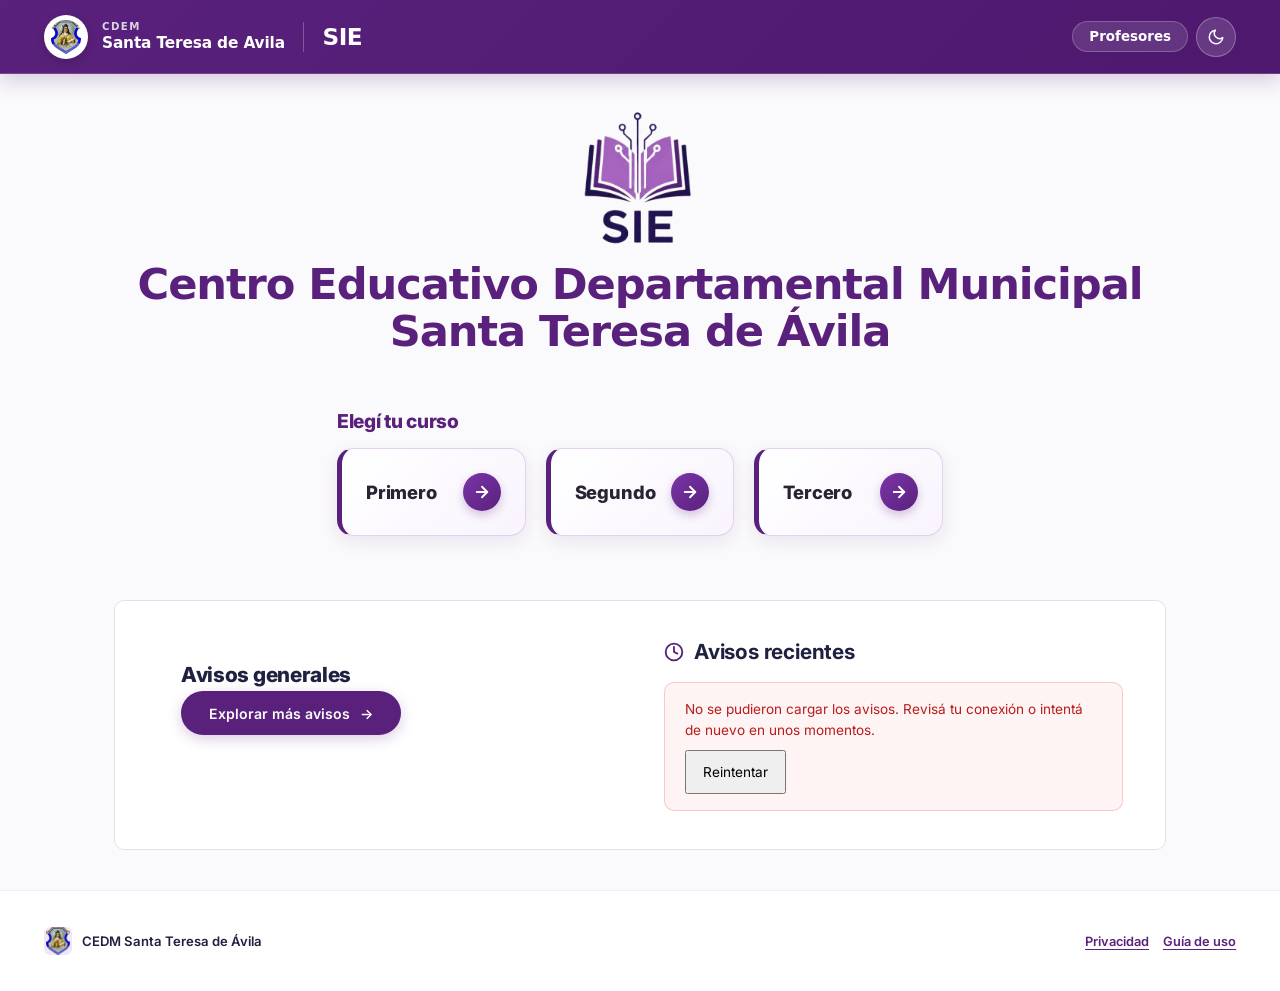
==== index.html @ b914aab3 "Nav" ====
<!DOCTYPE html>
<html lang="es">

<head>
  <meta charset="UTF-8">
  <meta name="viewport" content="width=device-width, initial-scale=1.0">
  <title>CEDM Santa Teresa de Ávila — SIE</title>
  <link href="https://fonts.googleapis.com/css2?family=Inter:wght@300;400;500;600;700;800;900&amp;display=swap"
    rel="stylesheet">
  <link rel="icon" type="image/png" href="imagenes/logo.png">
  <style>
    :root {
      /* ── Paleta Obligatoria SIE ── */
      --morado-principal: #59217C;
      --lila-principal: #A664BE;
      --morado-secundario: #573C72;
      --malva: #926D92;
      --azul-texto: #202040;

      /* ── Fondos Modo Claro ── */
      --fondo-base: #F8F5FC;
      --blanco: #FFFFFF;
      --lila-suave: #F0E8F6;
      --lila-tenue: #EADFF3;

      /* ── Bordes y Sombras ── */
      --borde: rgba(87, 60, 114, 0.12);
      --borde-suave: rgba(87, 60, 114, 0.08);
      --sombra-card: 0 10px 30px rgba(89, 33, 124, 0.06);
      --sombra-hover: 0 16px 38px rgba(89, 33, 124, 0.12);
      --sombra-pill: 0 4px 14px rgba(89, 33, 124, 0.22);
    }

    * {
      margin: 0;
      padding: 0;
      box-sizing: border-box;
    }

    html {
      scroll-behavior: smooth;
    }

    body {
      font-family: 'Inter', -apple-system, BlinkMacSystemFont, 'Segoe UI', Roboto, sans-serif;
      background: var(--fondo-base);
      color: var(--azul-texto);
      min-height: 100vh;
      overflow-x: hidden;
      -webkit-font-smoothing: antialiased;
      -moz-osx-font-smoothing: grayscale;
      position: relative;
    }

    /* ── 1. NAVBAR MORADA INSTITUCIONAL CON BORDES CURVOS ── */
    .header-nav-wrap {
      position: sticky;
      top: 0;
      z-index: 500;
      width: 100%;
      background: transparent;
    }

    nav.sie-navbar {
      width: 100%;
      height: 74px;
      background: linear-gradient(135deg, #59217C 0%, #4D186E 100%);
      border-radius: 0 0 26px 26px;
      box-shadow: 0 8px 24px rgba(89, 33, 124, 0.22);
      display: flex;
      align-items: center;
      justify-content: space-between;
      padding: 0 44px;
      transition: transform 0.3s ease, box-shadow 0.3s ease;
    }

    .nav-left {
      display: flex;
      align-items: center;
      gap: 12px;
    }

    .nav-crest-wrap {
      width: 44px;
      height: 44px;
      border-radius: 50%;
      background: #FFFFFF;
      display: flex;
      align-items: center;
      justify-content: center;
      overflow: hidden;
      padding: 3px;
      box-shadow: 0 2px 8px rgba(0, 0, 0, 0.15);
      flex-shrink: 0;
    }

    .nav-crest-wrap img {
      width: 100%;
      height: 100%;
      object-fit: contain;
    }

    .nav-inst-titles {
      display: flex;
      flex-direction: column;
      gap: 1px;
    }

    .nav-inst-main {
      color: #FFFFFF;
      font-size: 0.94rem;
      font-weight: 700;
      letter-spacing: -0.01em;
      line-height: 1.1;
    }

    .nav-inst-sub {
      color: rgba(255, 255, 255, 0.72);
      font-size: 0.62rem;
      font-weight: 600;
      letter-spacing: 0.16em;
      text-transform: uppercase;
    }

    .nav-brand-divider {
      width: 1px;
      height: 26px;
      background: rgba(255, 255, 255, 0.35);
      margin: 0 10px;
    }

    .nav-sie-acronym {
      color: #FFFFFF;
      font-size: 1.35rem;
      font-weight: 800;
      letter-spacing: 0.04em;
      line-height: 1;
    }

    .nav-links {
      display: flex;
      align-items: center;
      gap: 6px;
    }

    .nav-links a {
      color: rgba(255, 255, 255, 0.88);
      text-decoration: none;
      font-size: 0.84rem;
      font-weight: 500;
      padding: 8px 18px;
      border-radius: 9999px;
      transition: all 0.22s ease;
    }

    .nav-links a:hover {
      color: #FFFFFF;
      background: rgba(255, 255, 255, 0.14);
      transform: translateY(-1px);
    }

    .nav-links a.active {
      background: rgba(255, 255, 255, 0.24);
      color: #FFFFFF;
      font-weight: 600;
      box-shadow: 0 2px 8px rgba(0, 0, 0, 0.12);
    }

    /* Componentes de Navegación Móvil (Ocultos al 100% en escritorio y pantallas grandes) */
    .nav-mobile-actions,
    .nav-mobile-dropdown {
      display: none !important;
    }

    /* ── 2. HERO PRINCIPAL (COMPOSICIÓN ASIMÉTRICA) ── */
    .hero-container {
      position: relative;
      max-width: 1140px;
      margin: 0 auto;
      padding: 60px 24px 40px;
      display: grid;
      grid-template-columns: 1.18fr 0.82fr;
      align-items: center;
      gap: 40px;
      z-index: 2;
    }

    /* Columna Izquierda: Textos */
    .hero-left {
      display: flex;
      flex-direction: column;
      animation: titleEnter 0.8s cubic-bezier(0.16, 1, 0.3, 1) forwards;
    }

    .hero-eyebrow {
      display: inline-flex;
      align-items: center;
      gap: 8px;
      color: var(--morado-principal);
      font-size: 0.68rem;
      font-weight: 700;
      letter-spacing: 0.22em;
      text-transform: uppercase;
      margin-bottom: 20px;
    }

    .hero-eyebrow::after {
      content: '';
      display: inline-block;
      width: 38px;
      height: 1.5px;
      background: var(--morado-principal);
      opacity: 0.6;
    }

    .hero-title {
      font-size: clamp(2.4rem, 4.4vw, 3.6rem);
      font-weight: 800;
      line-height: 1.08;
      margin-bottom: 22px;
      letter-spacing: -0.025em;
    }

    .hero-title .t-dark {
      display: block;
      color: var(--azul-texto);
    }

    .hero-title .t-purple {
      display: block;
      color: var(--lila-principal);
    }

    .hero-description {
      color: var(--morado-secundario);
      font-size: 1.05rem;
      line-height: 1.6;
      max-width: 480px;
      font-weight: 400;
    }

    /* Columna Derecha: Logotipo & Órbitas Visuales */
    .hero-right {
      display: flex;
      align-items: center;
      justify-content: center;
      position: relative;
      min-height: 340px;
    }

    .hero-visual-stage {
      position: relative;
      width: 320px;
      height: 320px;
      display: flex;
      align-items: center;
      justify-content: center;
    }

    /* Órbitas elípticas animadas */
    .orbit-ring {
      position: absolute;
      border-radius: 50%;
      pointer-events: none;
    }

    .orbit-ring-1 {
      width: 320px;
      height: 170px;
      border: 2px solid rgba(166, 100, 190, 0.38);
      transform: rotate(-24deg);
      animation: orbitPulse 8s ease-in-out infinite;
    }

    .orbit-ring-2 {
      width: 280px;
      height: 140px;
      border: 1.5px dashed rgba(166, 100, 190, 0.28);
      transform: rotate(-20deg);
      animation: orbitPulse 8s 2s ease-in-out infinite reverse;
    }

    /* Destellos (4-point stars) */
    .sparkle-icon {
      position: absolute;
      pointer-events: none;
      z-index: 3;
      animation: sparkleTwinkle 3.2s ease-in-out infinite;
    }

    .sparkle-top {
      top: 36px;
      left: 44px;
      width: 22px;
      height: 22px;
      color: var(--morado-principal);
    }

    .sparkle-bottom {
      bottom: 50px;
      right: 36px;
      width: 18px;
      height: 18px;
      color: var(--lila-principal);
      animation-delay: 1.6s;
    }

    /* Contenedor del logotipo central */
    .hero-logo-box {
      position: relative;
      z-index: 2;
      width: 180px;
      height: auto;
      animation: logoEnter 0.9s cubic-bezier(0.16, 1, 0.3, 1) forwards, floatGentle 5s 1s ease-in-out infinite;
    }

    .hero-logo-box img {
      width: 100%;
      height: auto;
      display: block;
      filter: drop-shadow(0 12px 28px rgba(89, 33, 124, 0.12));
      transition: transform 0.3s ease;
    }

    .hero-logo-box img:hover {
      transform: scale(1.04);
    }

    /* ── 3. ONDAS AMBIENTALES DE FONDO ── */
    .ambient-waves-wrap {
      position: relative;
      width: 100%;
      overflow: hidden;
      line-height: 0;
      margin-top: -30px;
      margin-bottom: 24px;
      z-index: 1;
      pointer-events: none;
    }

    .ambient-waves-wrap svg {
      display: block;
      width: 100%;
      height: auto;
      min-height: 80px;
    }

    /* ── 4. SECCIÓN: AVISOS GENERALES (DOS COLUMNAS) ── */
    .avisos-card-container {
      max-width: 1140px;
      margin: 0 auto 52px;
      padding: 0 24px;
      position: relative;
      z-index: 2;
    }

    .avisos-double-card {
      background: var(--blanco);
      border-radius: 24px;
      border: 1px solid var(--borde-suave);
      box-shadow: var(--sombra-card);
      padding: 38px 42px;
      display: grid;
      grid-template-columns: 1fr 1fr;
      gap: 48px;
      align-items: start;
      transition: box-shadow 0.3s ease;
    }

    .avisos-double-card:hover {
      box-shadow: var(--sombra-hover);
    }

    /* Columna Izquierda: Información de avisos */
    .avisos-info-col {
      display: flex;
      flex-direction: column;
    }

    .avisos-icon-badge {
      width: 58px;
      height: 58px;
      border-radius: 16px;
      background: var(--lila-suave);
      display: flex;
      align-items: center;
      justify-content: center;
      color: var(--morado-principal);
      margin-bottom: 18px;
    }

    .avisos-main-title {
      font-size: 1.85rem;
      font-weight: 800;
      color: var(--azul-texto);
      line-height: 1.15;
      margin-bottom: 4px;
      letter-spacing: -0.015em;
    }

    .avisos-subtitle-tag {
      font-size: 0.66rem;
      font-weight: 700;
      color: var(--lila-principal);
      letter-spacing: 0.16em;
      text-transform: uppercase;
      margin-bottom: 16px;
    }

    .avisos-desc-text {
      color: var(--morado-secundario);
      font-size: 0.94rem;
      line-height: 1.6;
      margin-bottom: 28px;
      max-width: 420px;
    }

    .btn-explorar-avisos {
      align-self: flex-start;
      display: inline-flex;
      align-items: center;
      gap: 10px;
      background: var(--morado-principal);
      color: #FFFFFF;
      font-size: 0.88rem;
      font-weight: 600;
      padding: 12px 28px;
      border-radius: 9999px;
      border: none;
      cursor: pointer;
      text-decoration: none;
      box-shadow: var(--sombra-pill);
      transition: all 0.25s ease;
    }

    .btn-explorar-avisos:hover {
      background: var(--lila-principal);
      transform: translateY(-2px);
      box-shadow: 0 6px 20px rgba(89, 33, 124, 0.32);
    }

    .btn-explorar-avisos .arrow-icon {
      transition: transform 0.22s ease;
    }

    .btn-explorar-avisos:hover .arrow-icon {
      transform: translateX(4px);
    }

    /* Columna Derecha: Avisos Recientes */
    .avisos-recientes-col {
      display: flex;
      flex-direction: column;
    }

    .recientes-header-row {
      display: flex;
      align-items: center;
      justify-content: space-between;
      margin-bottom: 18px;
    }

    .recientes-title-wrap {
      display: flex;
      align-items: center;
      gap: 10px;
    }

    .recientes-clock-icon {
      color: var(--morado-principal);
      display: flex;
      align-items: center;
    }

    .recientes-title-text {
      font-size: 1.3rem;
      font-weight: 700;
      color: var(--azul-texto);
      letter-spacing: -0.01em;
    }

    .recientes-dots-icon {
      color: var(--malva);
      font-size: 1.4rem;
      letter-spacing: 2px;
      line-height: 1;
      opacity: 0.7;
      cursor: default;
    }

    /* Lista de Avisos Recientes */
    .recientes-list-wrap {
      display: flex;
      flex-direction: column;
      gap: 12px;
    }

    .aviso-item-card {
      background: var(--fondo-base);
      border: 1px solid var(--borde-suave);
      border-radius: 14px;
      padding: 14px 18px;
      display: flex;
      align-items: center;
      justify-content: space-between;
      gap: 14px;
      cursor: pointer;
      text-decoration: none;
      color: inherit;
      transition: all 0.22s ease;
    }

    .aviso-item-card:hover {
      background: #FFFFFF;
      border-color: var(--lila-principal);
      transform: translateX(4px);
      box-shadow: 0 6px 18px rgba(89, 33, 124, 0.08);
    }

    .aviso-item-left {
      display: flex;
      align-items: center;
      gap: 14px;
      min-width: 0;
    }

    .aviso-item-cal-badge {
      width: 42px;
      height: 42px;
      border-radius: 10px;
      background: #FFFFFF;
      border: 1px solid var(--borde-suave);
      display: flex;
      align-items: center;
      justify-content: center;
      color: var(--morado-principal);
      flex-shrink: 0;
    }

    .aviso-item-texts {
      display: flex;
      flex-direction: column;
      gap: 3px;
      min-width: 0;
    }

    .aviso-item-title {
      font-size: 0.94rem;
      font-weight: 700;
      color: var(--azul-texto);
      white-space: nowrap;
      overflow: hidden;
      text-overflow: ellipsis;
      line-height: 1.25;
    }

    .aviso-item-date {
      display: inline-flex;
      align-items: center;
      gap: 6px;
      font-size: 0.78rem;
      color: var(--malva);
      font-weight: 500;
    }

    .aviso-item-chevron {
      color: var(--malva);
      display: flex;
      align-items: center;
      flex-shrink: 0;
      transition: transform 0.2s ease, color 0.2s ease;
    }

    .aviso-item-card:hover .aviso-item-chevron {
      color: var(--morado-principal);
      transform: translateX(3px);
    }

    /* ── 5. SECCIÓN: ACCESO POR CURSO ── */
    .cursos-section-container {
      max-width: 1140px;
      margin: 0 auto 70px;
      padding: 0 24px;
      position: relative;
      z-index: 2;
    }

    .cursos-header {
      margin-bottom: 24px;
    }

    .cursos-icon-badge {
      width: 48px;
      height: 48px;
      border-radius: 14px;
      background: var(--lila-suave);
      display: flex;
      align-items: center;
      justify-content: center;
      color: var(--morado-principal);
      margin-bottom: 12px;
    }

    .cursos-main-title {
      font-size: 1.85rem;
      font-weight: 800;
      color: var(--azul-texto);
      line-height: 1.15;
      margin-bottom: 4px;
      letter-spacing: -0.015em;
    }

    .cursos-subtitle-tag {
      font-size: 0.66rem;
      font-weight: 700;
      color: var(--lila-principal);
      letter-spacing: 0.16em;
      text-transform: uppercase;
    }

    .cursos-row-grid {
      display: grid;
      grid-template-columns: repeat(3, 1fr);
      gap: 20px;
    }

    .curso-horizontal-card {
      background: var(--blanco);
      border: 1px solid var(--borde-suave);
      border-radius: 18px;
      padding: 22px 24px;
      display: flex;
      align-items: center;
      justify-content: space-between;
      gap: 16px;
      text-decoration: none;
      box-shadow: 0 6px 20px rgba(89, 33, 124, 0.04);
      transition: all 0.25s cubic-bezier(0.16, 1, 0.3, 1);
    }

    .curso-horizontal-card:hover {
      transform: translateY(-4px);
      border-color: var(--lila-principal);
      box-shadow: var(--sombra-hover);
    }

    .curso-card-left {
      display: flex;
      align-items: center;
      gap: 16px;
      min-width: 0;
    }

    .curso-cap-badge {
      width: 48px;
      height: 48px;
      border-radius: 12px;
      background: var(--lila-suave);
      display: flex;
      align-items: center;
      justify-content: center;
      color: var(--morado-principal);
      flex-shrink: 0;
      transition: transform 0.25s ease;
    }

    .curso-horizontal-card:hover .curso-cap-badge {
      transform: scale(1.06);
    }

    .curso-card-texts {
      display: flex;
      flex-direction: column;
      gap: 2px;
    }

    .curso-card-title {
      font-size: 1.15rem;
      font-weight: 800;
      color: var(--azul-texto);
      line-height: 1.2;
      letter-spacing: -0.01em;
    }

    .curso-card-sub {
      font-size: 0.82rem;
      color: var(--morado-secundario);
      line-height: 1.35;
    }

    .curso-circle-btn {
      width: 36px;
      height: 36px;
      border-radius: 50%;
      background: var(--lila-suave);
      color: var(--morado-principal);
      display: flex;
      align-items: center;
      justify-content: center;
      flex-shrink: 0;
      transition: all 0.25s ease;
    }

    .curso-horizontal-card:hover .curso-circle-btn {
      background: var(--morado-principal);
      color: #FFFFFF;
      transform: scale(1.06);
    }

    .curso-horizontal-card:hover .curso-circle-btn svg {
      transform: translateX(2px);
    }

    /* ── 6. MODAL EXPANDIDO DE TODOS LOS AVISOS & FILTROS ── */
    .modal-avisos-backdrop {
      display: none;
      position: fixed;
      inset: 0;
      z-index: 1000;
      background: rgba(32, 32, 64, 0.65);
      backdrop-filter: blur(8px);
      -webkit-backdrop-filter: blur(8px);
      align-items: center;
      justify-content: center;
      padding: 24px;
      animation: fadeIn 0.25s ease forwards;
    }

    .modal-avisos-backdrop.active {
      display: flex;
    }

    .modal-avisos-dialog {
      background: var(--blanco);
      width: 100%;
      max-width: 900px;
      max-height: 88vh;
      border-radius: 24px;
      box-shadow: 0 24px 60px rgba(0, 0, 0, 0.25);
      display: flex;
      flex-direction: column;
      overflow: hidden;
      border: 1px solid var(--borde);
      animation: dialogEnter 0.3s cubic-bezier(0.16, 1, 0.3, 1) forwards;
    }

    .modal-avisos-header {
      padding: 24px 32px 18px;
      border-bottom: 1px solid var(--borde-suave);
      display: flex;
      align-items: center;
      justify-content: space-between;
      background: var(--fondo-base);
    }

    .modal-header-left {
      display: flex;
      align-items: center;
      gap: 14px;
    }

    .modal-avisos-title {
      font-size: 1.4rem;
      font-weight: 800;
      color: var(--azul-texto);
    }

    .modal-close-btn {
      width: 36px;
      height: 36px;
      border-radius: 50%;
      border: none;
      background: var(--lila-suave);
      color: var(--morado-principal);
      cursor: pointer;
      display: flex;
      align-items: center;
      justify-content: center;
      font-size: 1.3rem;
      transition: all 0.2s ease;
    }

    .modal-close-btn:hover {
      background: var(--morado-principal);
      color: #FFFFFF;
    }

    .modal-filter-bar {
      padding: 14px 32px;
      background: var(--blanco);
      border-bottom: 1px solid var(--borde-suave);
      display: flex;
      align-items: center;
      justify-content: space-between;
      flex-wrap: wrap;
      gap: 12px;
    }

    .filtro-wrapper {
      display: inline-flex;
      align-items: center;
      background: var(--fondo-base);
      border: 1px solid var(--borde);
      border-radius: 8px;
      overflow: hidden;
    }

    .filtro-label {
      padding: 0 12px;
      font-size: 0.65rem;
      letter-spacing: 0.1em;
      text-transform: uppercase;
      color: var(--malva);
      font-weight: 600;
      border-right: 1px solid var(--borde);
      height: 36px;
      display: flex;
      align-items: center;
    }

    .filtro-wrapper input[type="date"] {
      background: transparent;
      border: none;
      color: var(--azul-texto);
      font-family: inherit;
      font-size: 0.82rem;
      padding: 0 12px;
      height: 36px;
      outline: none;
      cursor: pointer;
      color-scheme: light;
    }

    .btn-reset {
      background: var(--lila-suave);
      border: none;
      border-left: 1px solid var(--borde);
      color: var(--morado-principal);
      font-family: inherit;
      font-size: 0.74rem;
      font-weight: 600;
      padding: 0 14px;
      height: 36px;
      cursor: pointer;
      transition: background 0.2s, color 0.2s;
    }

    .btn-reset:hover {
      background: var(--morado-principal);
      color: #FFFFFF;
    }

    .modal-avisos-scroll {
      padding: 24px 32px 36px;
      overflow-y: auto;
      flex: 1;
    }

    /* Grid interna de avisos en el modal */
    .avisos-grid {
      display: grid;
      grid-template-columns: repeat(auto-fill, minmax(250px, 1fr));
      gap: 18px;
    }

    .aviso-card {
      background: var(--blanco);
      border: 1px solid var(--borde-suave);
      border-radius: 16px;
      overflow: hidden;
      box-shadow: 0 4px 14px rgba(89, 33, 124, 0.05);
      transition: transform 0.22s ease, border-color 0.22s ease;
      display: flex;
      flex-direction: column;
    }

    .aviso-card:hover {
      transform: translateY(-3px);
      border-color: var(--lila-principal);
    }

    .aviso-img {
      width: 100%;
      max-height: 180px;
      object-fit: cover;
      border-bottom: 1px solid var(--borde-suave);
      cursor: zoom-in;
    }

    .aviso-body {
      padding: 16px 18px;
      display: flex;
      flex-direction: column;
      flex: 1;
    }

    .aviso-fecha {
      font-size: 0.65rem;
      letter-spacing: 0.1em;
      text-transform: uppercase;
      color: var(--malva);
      font-weight: 600;
      margin-bottom: 4px;
    }

    .aviso-titulo {
      font-size: 0.96rem;
      font-weight: 700;
      color: var(--azul-texto);
      line-height: 1.3;
      margin-bottom: 6px;
    }

    .aviso-desc {
      font-size: 0.82rem;
      color: var(--morado-secundario);
      line-height: 1.5;
    }

    /* Estados */
    .estado {
      text-align: center;
      padding: 36px 20px;
      color: var(--malva);
      font-size: 0.88rem;
    }

    .spinner {
      width: 28px;
      height: 28px;
      border: 3px solid rgba(89, 33, 124, 0.12);
      border-top-color: var(--morado-principal);
      border-radius: 50%;
      animation: spin 0.75s linear infinite;
      margin: 0 auto 12px;
    }

    @keyframes spin {
      to {
        transform: rotate(360deg);
      }
    }

    .no-data {
      text-align: center;
      padding: 36px 20px;
      color: var(--malva);
      font-size: 0.88rem;
    }

    .error-box {
      background: rgba(239, 68, 68, 0.06);
      border: 1px solid rgba(239, 68, 68, 0.25);
      border-radius: 10px;
      padding: 16px 20px;
      color: #b91c1c;
      font-size: 0.85rem;
      line-height: 1.5;
    }

    /* ── 7. FOOTER ── */
    footer {
      position: relative;
      z-index: 1;
      padding: 28px 44px;
      border-top: 1px solid var(--borde-suave);
      background: #FFFFFF;
      display: flex;
      justify-content: space-between;
      align-items: center;
      flex-wrap: wrap;
      gap: 12px;
    }

    .footer-left {
      display: flex;
      align-items: center;
      gap: 10px;
    }

    .footer-icon {
      width: 28px;
      height: 28px;
      border-radius: 6px;
      overflow: hidden;
      display: flex;
      align-items: center;
      justify-content: center;
      background: var(--lila-suave);
    }

    .footer-icon img {
      width: 100%;
      height: 100%;
      object-fit: contain;
    }

    .footer-name {
      font-size: 0.82rem;
      font-weight: 600;
      color: var(--azul-texto);
    }

    .footer-copy {
      font-size: 0.72rem;
      color: var(--malva);
    }

    /* ── 8. LIGHTBOX DE IMÁGENES ── */
    .lightbox-overlay {
      display: none;
      position: fixed;
      inset: 0;
      background: rgba(32, 32, 64, 0.82);
      backdrop-filter: blur(8px);
      -webkit-backdrop-filter: blur(8px);
      z-index: 2000;
      align-items: center;
      justify-content: center;
      padding: 24px;
    }

    .lightbox-overlay.active {
      display: flex;
    }

    .lightbox-overlay img {
      max-width: 90vw;
      max-height: 85vh;
      object-fit: contain;
      border-radius: 14px;
      box-shadow: 0 20px 60px rgba(0, 0, 0, 0.45);
    }

    .lightbox-close {
      position: fixed;
      top: 20px;
      right: 24px;
      color: #FFFFFF;
      font-size: 2rem;
      line-height: 1;
      cursor: pointer;
      z-index: 2001;
      background: rgba(255, 255, 255, 0.2);
      width: 42px;
      height: 42px;
      border-radius: 50%;
      display: flex;
      align-items: center;
      justify-content: center;
      transition: background 0.2s ease;
    }

    .lightbox-close:hover {
      background: rgba(255, 255, 255, 0.35);
    }

    /* ── 9. KEYFRAMES & ANIMACIONES OBLIGATORIAS ── */
    @keyframes titleEnter {
      from {
        opacity: 0;
        transform: translateY(22px);
      }

      to {
        opacity: 1;
        transform: translateY(0);
      }
    }

    @keyframes logoEnter {
      from {
        opacity: 0;
        transform: scale(0.9) translateY(18px);
      }

      to {
        opacity: 1;
        transform: scale(1) translateY(0);
      }
    }

    @keyframes floatGentle {

      0%,
      100% {
        transform: translateY(0);
      }

      50% {
        transform: translateY(-8px);
      }
    }

    @keyframes orbitPulse {

      0%,
      100% {
        transform: rotate(-24deg) scale(1);
        opacity: 0.55;
      }

      50% {
        transform: rotate(-24deg) scale(1.03);
        opacity: 0.85;
      }
    }

    @keyframes sparkleTwinkle {

      0%,
      100% {
        transform: scale(1);
        opacity: 0.85;
      }

      50% {
        transform: scale(1.3) rotate(15deg);
        opacity: 1;
      }
    }

    @keyframes dialogEnter {
      from {
        opacity: 0;
        transform: scale(0.96) translateY(12px);
      }

      to {
        opacity: 1;
        transform: scale(1) translateY(0);
      }
    }

    /* ── 10. RESPONSIVE DESIGN ── */
    @media (max-width: 980px) {
      nav.sie-navbar {
        padding: 0 24px;
      }

      .hero-container {
        grid-template-columns: 1fr;
        text-align: center;
        padding: 44px 20px 24px;
      }

      .hero-eyebrow {
        justify-content: center;
      }

      .hero-description {
        margin: 0 auto;
      }

      .hero-right {
        min-height: 280px;
      }

      .avisos-double-card {
        grid-template-columns: 1fr;
        gap: 36px;
        padding: 30px 24px;
      }

      .cursos-row-grid {
        grid-template-columns: 1fr;
        gap: 14px;
      }
    }

    /* Rango Tablets / Pantallas medianas (721px a 980px): navegación horizontal compacta y cómoda */
    @media (max-width: 980px) and (min-width: 721px) {
      nav.sie-navbar {
        padding: 0 20px;
      }

      .nav-links {
        gap: 4px;
      }

      .nav-links a {
        padding: 7px 12px;
        font-size: 0.80rem;
      }

      .nav-brand-divider {
        margin: 0 8px;
      }
    }

    /* ── MENÚ HAMBURGUESA MODERNO Y COMPACTO SIE PARA CELULARES (<= 720px) ── */
    @media (max-width: 720px) {
      nav.sie-navbar {
        height: 64px;
        padding: 0 16px;
        border-radius: 0 0 20px 20px;
      }

      /* Ocultar navegación horizontal de escritorio en celulares */
      .nav-links {
        display: none !important;
      }

      /* Acciones móviles a la derecha: Botón Inicio + Botón Hamburguesa */
      .nav-mobile-actions {
        display: flex !important;
        align-items: center;
        gap: 8px;
        flex-shrink: 0;
      }

      /* Botón Inicio visible siempre en la barra móvil */
      .nav-mobile-home-btn {
        display: inline-flex;
        align-items: center;
        justify-content: center;
        padding: 7px 14px;
        border-radius: 9999px;
        background: rgba(255, 255, 255, 0.14);
        border: 1px solid rgba(255, 255, 255, 0.20);
        color: #FFFFFF;
        text-decoration: none;
        font-size: 0.82rem;
        font-weight: 600;
        letter-spacing: -0.01em;
        transition: all 0.2s ease;
        height: 38px;
      }

      .nav-mobile-home-btn:hover,
      .nav-mobile-home-btn:active {
        background: rgba(255, 255, 255, 0.28);
        transform: translateY(-1px);
      }

      .nav-mobile-home-btn.active {
        background: rgba(255, 255, 255, 0.26);
        font-weight: 700;
        box-shadow: 0 2px 8px rgba(0, 0, 0, 0.12);
      }

      /* Botón Hamburguesa Móvil */
      .nav-hamburger-btn {
        display: flex !important;
        position: relative;
        width: 40px;
        height: 40px;
        border-radius: 12px;
        background: rgba(255, 255, 255, 0.12);
        border: 1px solid rgba(255, 255, 255, 0.22);
        color: #FFFFFF;
        cursor: pointer;
        flex-direction: column;
        align-items: center;
        justify-content: center;
        gap: 5px;
        padding: 0;
        flex-shrink: 0;
        transition: all 0.22s cubic-bezier(0.16, 1, 0.3, 1);
        box-shadow: 0 2px 8px rgba(0, 0, 0, 0.12);
      }

      .nav-hamburger-btn:hover {
        background: rgba(255, 255, 255, 0.20);
        transform: scale(1.03);
      }

      .nav-hamburger-btn:active {
        transform: scale(0.94);
      }

      /* Barras animadas de la hamburguesa hacia X */
      .hamburger-bar {
        display: block;
        width: 19px;
        height: 2px;
        background: #FFFFFF;
        border-radius: 2px;
        transition: transform 0.26s cubic-bezier(0.16, 1, 0.3, 1), opacity 0.2s ease;
        transform-origin: center;
      }

      .nav-hamburger-btn.is-open .bar-1 {
        transform: translateY(7px) rotate(45deg);
      }

      .nav-hamburger-btn.is-open .bar-2 {
        opacity: 0;
        transform: scaleX(0);
      }

      .nav-hamburger-btn.is-open .bar-3 {
        transform: translateY(-7px) rotate(-45deg);
      }

      /* ── MENÚ DESPLEGABLE COMPACTO Y FLOTANTE (Sin oscurecer ni tapar la pantalla) ── */
      .nav-mobile-dropdown {
        display: block !important;
        position: absolute;
        top: calc(100% + 8px);
        right: 14px;
        width: 220px;
        max-width: calc(100vw - 28px);
        background: linear-gradient(155deg, #59217C 0%, #47186A 100%);
        border-radius: 18px;
        box-shadow: 0 14px 34px rgba(32, 32, 64, 0.28), 0 0 0 1px rgba(255, 255, 255, 0.16);
        padding: 7px;
        z-index: 520;
        opacity: 0;
        visibility: hidden;
        transform: translateY(-8px) scale(0.96);
        transform-origin: top right;
        transition: opacity 0.22s cubic-bezier(0.16, 1, 0.3, 1), transform 0.22s cubic-bezier(0.16, 1, 0.3, 1), visibility 0.22s ease;
        pointer-events: none;
      }

      .nav-mobile-dropdown.is-open {
        opacity: 1;
        visibility: visible;
        transform: translateY(0) scale(1);
        pointer-events: auto;
      }

      .mobile-menu-inner {
        display: flex;
        flex-direction: column;
        gap: 2px;
      }

      .mobile-nav-link {
        display: flex;
        align-items: center;
        gap: 10px;
        min-height: 42px;
        padding: 9px 13px;
        border-radius: 12px;
        color: rgba(255, 255, 255, 0.90);
        text-decoration: none;
        font-size: 0.88rem;
        font-weight: 600;
        letter-spacing: -0.01em;
        transition: all 0.18s ease;
      }

      .mobile-nav-link:hover,
      .mobile-nav-link:focus-visible {
        color: #FFFFFF;
        background: rgba(255, 255, 255, 0.15);
        transform: translateX(3px);
        outline: none;
      }

      .mobile-nav-link:active {
        transform: scale(0.98);
      }

      .mobile-nav-link.active {
        background: rgba(255, 255, 255, 0.22);
        color: #FFFFFF;
        font-weight: 700;
        box-shadow: 0 2px 8px rgba(0, 0, 0, 0.12);
      }

      .mobile-nav-icon {
        width: 18px;
        height: 18px;
        flex-shrink: 0;
        color: var(--lila-principal);
        transition: transform 0.2s ease, color 0.2s ease;
      }

      .mobile-nav-link:hover .mobile-nav-icon {
        transform: scale(1.14);
        color: #FFFFFF;
      }

      .mobile-nav-docente {
        margin-top: 3px;
        border-top: 1px solid rgba(255, 255, 255, 0.12);
        padding-top: 8px;
      }

      .nav-inst-sub {
        display: none;
      }

      .nav-inst-main {
        font-size: 0.82rem;
        white-space: nowrap;
      }

      .nav-sie-acronym {
        font-size: 1.15rem;
      }

      .hero-title {
        font-size: 2.2rem;
      }

      .hero-visual-stage {
        width: 260px;
        height: 260px;
      }

      .orbit-ring-1 {
        width: 260px;
        height: 140px;
      }

      .orbit-ring-2 {
        width: 220px;
        height: 110px;
      }

      .hero-logo-box {
        width: 145px;
      }

      .avisos-card-container,
      .cursos-section-container {
        padding: 0 16px;
      }

      .modal-avisos-header,
      .modal-filter-bar,
      .modal-avisos-scroll {
        padding-left: 18px;
        padding-right: 18px;
      }

      footer {
        padding: 22px 18px;
      }
    }

    @media (max-width: 420px) {
      nav.sie-navbar {
        padding: 0 12px;
        height: 60px;
      }

      .nav-mobile-actions {
        gap: 6px;
      }

      .nav-mobile-home-btn {
        padding: 6px 12px;
        font-size: 0.78rem;
        height: 36px;
      }

      .nav-hamburger-btn {
        width: 38px;
        height: 38px;
      }

      .nav-brand-divider {
        margin: 0 6px;
      }

      .nav-inst-main {
        font-size: 0.74rem;
        max-width: 120px;
        overflow: hidden;
        text-overflow: ellipsis;
        white-space: nowrap;
      }

      .nav-sie-acronym {
        font-size: 1.05rem;
      }

      .nav-crest-wrap {
        width: 34px;
        height: 34px;
      }

      .nav-mobile-dropdown {
        right: 10px;
        width: 200px;
      }
    }

    /* Ajuste de precisión para pantallas ultracompactas (320px - 340px) */
    @media (max-width: 340px) {
      nav.sie-navbar {
        padding: 0 8px;
        height: 58px;
      }

      .nav-mobile-actions {
        gap: 5px;
      }

      .nav-mobile-home-btn {
        padding: 5px 9px;
        font-size: 0.74rem;
        height: 34px;
      }

      .nav-hamburger-btn {
        width: 34px;
        height: 34px;
        border-radius: 9px;
      }

      .nav-crest-wrap {
        width: 30px;
        height: 30px;
        padding: 2px;
      }

      .nav-brand-divider {
        margin: 0 4px;
        height: 18px;
      }

      .nav-inst-titles {
        max-width: 95px;
      }

      .nav-inst-main {
        font-size: 0.68rem;
        max-width: 95px;
        overflow: hidden;
        text-overflow: ellipsis;
        white-space: nowrap;
      }

      .nav-sie-acronym {
        font-size: 0.95rem;
      }

      .nav-mobile-dropdown {
        right: 8px;
        width: 190px;
      }

      .mobile-nav-link {
        min-height: 38px;
        padding: 7px 10px;
        font-size: 0.84rem;
      }
    }

    /* Reducción de movimiento */
    @media (prefers-reduced-motion: reduce) {
      * {
        animation-duration: 0.01ms !important;
        animation-iteration-count: 1 !important;
        transition-duration: 0.01ms !important;
      }
    }
  </style>
  <link rel="stylesheet" href="interfaz.css?v=13">
  <script src="config.js?v=5"></script>
</head>

<body class="sie-inicio">

  <!-- ── 1. NAVBAR MORADA INSTITUCIONAL ── -->
  <div class="header-nav-wrap">
    <nav class="sie-navbar" aria-label="Navegación principal">
      <div class="nav-left">
        <div class="nav-crest-wrap">
          <img src="imagenes/insignia.png" alt="Insignia CEDM">
        </div>
        <div class="nav-inst-titles">
          <div class="nav-inst-sub">CDEM</div>
          <div class="nav-inst-main">Santa Teresa de Ávila</div>
        </div>

        <div class="nav-brand-divider"></div>

        <div class="nav-sie-acronym">SIE</div>
      </div>

      <!-- Enlaces Horizontales de Escritorio (Visibles exclusivamente en Escritorio y Tablets) -->
      <div class="nav-links">
        <a href="profesores.html" class="nav-profesor-destacado">Profesores</a>
        <button type="button" class="theme-toggle-btn" data-theme-toggle aria-label="Activar modo oscuro"
          aria-pressed="false" title="Activar modo oscuro">
          <svg class="theme-icon theme-icon-moon" viewBox="0 0 24 24" fill="none" stroke="currentColor" stroke-width="2"
            stroke-linecap="round" stroke-linejoin="round" aria-hidden="true">
            <path d="M21 12.79A9 9 0 1 1 11.21 3 7 7 0 0 0 21 12.79z"></path>
          </svg>
          <svg class="theme-icon theme-icon-sun" viewBox="0 0 24 24" fill="none" stroke="currentColor" stroke-width="2"
            stroke-linecap="round" stroke-linejoin="round" aria-hidden="true">
            <circle cx="12" cy="12" r="5"></circle>
            <line x1="12" y1="1" x2="12" y2="3"></line>
            <line x1="12" y1="21" x2="12" y2="23"></line>
            <line x1="4.22" y1="4.22" x2="5.64" y2="5.64"></line>
            <line x1="18.36" y1="18.36" x2="19.78" y2="19.78"></line>
            <line x1="1" y1="12" x2="3" y2="12"></line>
            <line x1="21" y1="12" x2="23" y2="12"></line>
            <line x1="4.22" y1="19.78" x2="5.64" y2="18.36"></line>
            <line x1="18.36" y1="5.64" x2="19.78" y2="4.22"></line>
          </svg>
        </button>
      </div>

      <!-- Acciones Móviles (en inicio se muestra el botón destacado de Profesores y el selector de tema) -->
      <div class="nav-mobile-actions">
        <a href="profesores.html" class="nav-profesor-destacado">Profesores</a>
        <button type="button" class="theme-toggle-btn" data-theme-toggle aria-label="Activar modo oscuro"
          aria-pressed="false" title="Activar modo oscuro">
          <svg class="theme-icon theme-icon-moon" viewBox="0 0 24 24" fill="none" stroke="currentColor" stroke-width="2"
            stroke-linecap="round" stroke-linejoin="round" aria-hidden="true">
            <path d="M21 12.79A9 9 0 1 1 11.21 3 7 7 0 0 0 21 12.79z"></path>
          </svg>
          <svg class="theme-icon theme-icon-sun" viewBox="0 0 24 24" fill="none" stroke="currentColor" stroke-width="2"
            stroke-linecap="round" stroke-linejoin="round" aria-hidden="true">
            <circle cx="12" cy="12" r="5"></circle>
            <line x1="12" y1="1" x2="12" y2="3"></line>
            <line x1="12" y1="21" x2="12" y2="23"></line>
            <line x1="4.22" y1="4.22" x2="5.64" y2="5.64"></line>
            <line x1="18.36" y1="18.36" x2="19.78" y2="19.78"></line>
            <line x1="1" y1="12" x2="3" y2="12"></line>
            <line x1="21" y1="12" x2="23" y2="12"></line>
            <line x1="4.22" y1="19.78" x2="5.64" y2="18.36"></line>
            <line x1="18.36" y1="5.64" x2="19.78" y2="4.22"></line>
          </svg>
        </button>
      </div>
    </nav>

    <!-- Menú Desplegable Flotante Compacto (Sin oscurecer la pantalla) -->
    <div class="nav-mobile-dropdown" id="nav-mobile-menu" role="region" aria-label="Menú de cursos y profesores">
      <div class="mobile-menu-inner">
        <a href="paginas/primero.html" class="mobile-nav-link">
          <svg class="mobile-nav-icon" viewBox="0 0 24 24" fill="none" stroke="currentColor" stroke-width="2"
            stroke-linecap="round" stroke-linejoin="round" aria-hidden="true">
            <path d="M4 19.5A2.5 2.5 0 0 1 6.5 17H20"></path>
            <path d="M6.5 2H20v20H6.5A2.5 2.5 0 0 1 4 19.5v-15A2.5 2.5 0 0 1 6.5 2z"></path>
          </svg>
          <span>1.º Curso</span>
        </a>
        <a href="paginas/segundo.html" class="mobile-nav-link">
          <svg class="mobile-nav-icon" viewBox="0 0 24 24" fill="none" stroke="currentColor" stroke-width="2"
            stroke-linecap="round" stroke-linejoin="round" aria-hidden="true">
            <path d="M4 19.5A2.5 2.5 0 0 1 6.5 17H20"></path>
            <path d="M6.5 2H20v20H6.5A2.5 2.5 0 0 1 4 19.5v-15A2.5 2.5 0 0 1 6.5 2z"></path>
          </svg>
          <span>2.º Curso</span>
        </a>
        <a href="paginas/tercero.html" class="mobile-nav-link">
          <svg class="mobile-nav-icon" viewBox="0 0 24 24" fill="none" stroke="currentColor" stroke-width="2"
            stroke-linecap="round" stroke-linejoin="round" aria-hidden="true">
            <path d="M4 19.5A2.5 2.5 0 0 1 6.5 17H20"></path>
            <path d="M6.5 2H20v20H6.5A2.5 2.5 0 0 1 4 19.5v-15A2.5 2.5 0 0 1 6.5 2z"></path>
          </svg>
          <span>3.º Curso</span>
        </a>
        <a href="profesores.html" class="mobile-nav-link mobile-nav-docente">
          <svg class="mobile-nav-icon" viewBox="0 0 24 24" fill="none" stroke="currentColor" stroke-width="2"
            stroke-linecap="round" stroke-linejoin="round" aria-hidden="true">
            <path d="M20 21v-2a4 4 0 0 0-4-4H8a4 4 0 0 0-4 4v2"></path>
            <circle cx="12" cy="7" r="4"></circle>
          </svg>
          <span>Profesores</span>
        </a>
      </div>
    </div>
  </div>

  <!-- ── 2. HERO PRINCIPAL (COMPOSICIÓN ASIMÉTRICA) ── -->
  <section class="hero-container">
    <!-- Lado Izquierdo: Textos -->
    <div class="hero-left">

      <img src="imagenes/logo.png" alt="Logo SIE" style="display:block; margin:0 auto 16px; width:120px; height:auto;">
      <h1 class="hero-title"
        style="font-family:'Segoe UI Black','Segoe UI','Arial Black',system-ui,sans-serif; font-weight:900;"><span
          class="t-purple" style="display:block">Centro Educativo Departamental
          Municipal</span> <span class="t-purple" style="display:block; text-align:center">Santa Teresa
          de Ávila</span></h1>

    </div>

    <!-- Lado Derecho: Logotipo + Órbitas + Destellos -->

  </section>
  <section class="cursos-section-container">
    <div class="cursos-header">

      <h2 class="cursos-main-title">Elegí tu curso</h2>

    </div>

    <div class="cursos-row-grid">
      <!-- Tarjeta 1.° Curso -->
      <a href="paginas/primero.html" class="curso-horizontal-card">
        <div class="curso-card-left">

          <div class="curso-card-texts">
            <div class="curso-card-title">Primero</div>

          </div>
        </div>
        <div class="curso-circle-btn">
          <svg width="18" height="18" viewBox="0 0 24 24" fill="none" stroke="currentColor" stroke-width="2.5"
            stroke-linecap="round" stroke-linejoin="round">
            <line x1="5" y1="12" x2="19" y2="12"></line>
            <polyline points="12 5 19 12 12 19"></polyline>
          </svg>
        </div>
      </a>

      <!-- Tarjeta 2.° Curso -->
      <a href="paginas/segundo.html" class="curso-horizontal-card">
        <div class="curso-card-left">

          <div class="curso-card-texts">
            <div class="curso-card-title">Segundo</div>

          </div>
        </div>
        <div class="curso-circle-btn">
          <svg width="18" height="18" viewBox="0 0 24 24" fill="none" stroke="currentColor" stroke-width="2.5"
            stroke-linecap="round" stroke-linejoin="round">
            <line x1="5" y1="12" x2="19" y2="12"></line>
            <polyline points="12 5 19 12 12 19"></polyline>
          </svg>
        </div>
      </a>

      <!-- Tarjeta 3.° Curso -->
      <a href="paginas/tercero.html" class="curso-horizontal-card">
        <div class="curso-card-left">

          <div class="curso-card-texts">
            <div class="curso-card-title">Tercero</div>

          </div>
        </div>
        <div class="curso-circle-btn">
          <svg width="18" height="18" viewBox="0 0 24 24" fill="none" stroke="currentColor" stroke-width="2.5"
            stroke-linecap="round" stroke-linejoin="round">
            <line x1="5" y1="12" x2="19" y2="12"></line>
            <polyline points="12 5 19 12 12 19"></polyline>
          </svg>
        </div>
      </a>
    </div>
  </section>

  <!-- ── 3. ONDAS ORGÁNICAS FLUIDAS DE TRANSICIÓN ── -->


  <!-- ── 4. SECCIÓN: AVISOS GENERALES (DOS COLUMNAS) ── -->
  <section class="avisos-card-container">
    <div class="avisos-double-card">

      <!-- Columna Izquierda: Presentación y Botón Explorar -->
      <div class="avisos-info-col">
        <div class="avisos-icon-badge">
          <svg width="28" height="28" viewBox="0 0 24 24" fill="none" stroke="currentColor" stroke-width="2"
            stroke-linecap="round" stroke-linejoin="round">
            <path d="m3 11 18-5v12L3 14v-3z"></path>
            <path d="M11.6 16.8a3 3 0 1 1-5.8-1.6"></path>
          </svg>
        </div>
        <h2 class="avisos-main-title">Avisos generales</h2>


        <button class="btn-explorar-avisos" onclick="abrirModalAvisos()">
          Explorar más avisos
          <span class="arrow-icon">→</span>
        </button>
      </div>

      <!-- Columna Derecha: Avisos Recientes (Lista de 3) -->
      <div class="avisos-recientes-col">
        <div class="recientes-header-row">
          <div class="recientes-title-wrap">
            <span class="recientes-clock-icon">
              <svg width="20" height="20" viewBox="0 0 24 24" fill="none" stroke="currentColor" stroke-width="2.2"
                stroke-linecap="round" stroke-linejoin="round">
                <circle cx="12" cy="12" r="10"></circle>
                <polyline points="12 6 12 12 16 14"></polyline>
              </svg>
            </span>
            <span class="recientes-title-text">Avisos recientes</span>
          </div>

        </div>

        <!-- Contenedor dinámico de los 3 avisos recientes -->
        <div class="recientes-list-wrap" id="recientes-list-wrap">
          <div class="estado">
            <div class="spinner"></div>Cargando avisos recientes...
          </div>
        </div>
      </div>

    </div>
  </section>

  <!-- ── 5. SECCIÓN: ACCESO POR CURSO ── -->


  <!-- ── 6. MODAL EXPANDIDO DE TODOS LOS AVISOS & FILTROS ── -->
  <div class="modal-avisos-backdrop" id="modal-todos-avisos" onclick="cerrarModalAvisos(event)">
    <div class="modal-avisos-dialog" role="dialog" aria-modal="true" aria-labelledby="modal-avisos-titulo"
      onclick="event.stopPropagation()">
      <div class="modal-avisos-header">
        <div class="modal-header-left">
          <div class="avisos-icon-badge" style="width: 42px; height: 42px; margin-bottom: 0;">
            <svg width="22" height="22" viewBox="0 0 24 24" fill="none" stroke="currentColor" stroke-width="2">
              <path d="m3 11 18-5v12L3 14v-3z"></path>
              <path d="M11.6 16.8a3 3 0 1 1-5.8-1.6"></path>
            </svg>
          </div>
          <div class="modal-avisos-title" id="modal-avisos-titulo">Tablón de Avisos Generales</div>
        </div>
        <div class="modal-avisos-actions">
          <button type="button" id="btn-ver-todos-avisos" hidden onclick="abrirModalAvisos()"
            aria-label="Ver todos los avisos">Ver todos</button>
          <button type="button" class="modal-close-btn" onclick="cerrarModalAvisos()"
            aria-label="Cerrar avisos">×</button>
        </div>
      </div>

      <!-- Barra de Filtro de Fechas -->
      <div class="modal-filter-bar">
        <div class="filtro-wrapper">
          <div class="filtro-label">Filtrar por fecha</div>
          <input type="date" id="filtro-input" onchange="filtrarAvisos()">
          <button class="btn-reset" onclick="limpiarFiltro()">Limpiar</button>
        </div>
        <div style="font-size:0.8rem; color:var(--malva);" id="contador-avisos"></div>
      </div>

      <!-- Grid completa de Avisos -->
      <div class="modal-avisos-scroll">
        <div class="avisos-grid" id="avisos-grid">
          <div class="estado">
            <div class="spinner"></div>Cargando avisos...
          </div>
        </div>
      </div>
    </div>
  </div>

  <!-- ── 7. FOOTER ── -->
  <footer>
    <div class="footer-left">
      <div class="footer-icon"><img src="imagenes/insignia.png" alt="CEDM"></div>
      <div class="footer-name">CEDM Santa Teresa de Ávila</div>
    </div>
    <div class="footer-legal"><a href="privacidad.html">Privacidad</a><a href="guia-de-uso.html">Guía de uso</a></div>
  </footer>

  <!-- ── 8. LIGHTBOX DE IMÁGENES ── -->
  <div class="lightbox-overlay" id="lightbox" onclick="cerrarLightbox()">
    <span class="lightbox-close" onclick="cerrarLightbox()">×</span>
    <img id="lightbox-img" src="" alt="Vista ampliada" onclick="event.stopPropagation()">
  </div>

  <script>
    // ── Variables y Funciones Existentes de Avisos (Preservadas) ──
    let todosAvisos = [];

    function normFecha(str) {
      if (!str) return "";
      const m = str.match(/^(\d{1,2})\/(\d{1,2})\/(\d{4})/);
      if (m) return `${m[3]}-${m[2].padStart(2, "0")}-${m[1].padStart(2, "0")}`;
      return str.substring(0, 10);
    }

    function fmtFecha(str) {
      if (!str) return "";
      try {
        const d = new Date(normFecha(str) + "T00:00:00");
        return d.toLocaleDateString("es-ES", { day: "numeric", month: "long", year: "numeric" });
      } catch { return str; }
    }

    function urlImagenThumb(url, tam) {
      if (!url) return "";
      return url.replace(/\/uc\?export=view&id=([-\w]+)/, `/thumbnail?id=$1&sz=w${tam}`);
    }

    // Escape contextual de cadenas procedentes de Google Sheets.
    function escHtml(s) {
      return String(s ?? "").replace(/[&<>"']/g, c => ({
        "&": "&amp;", "<": "&lt;", ">": "&gt;", '"': "&quot;", "'": "&#39;"
      }[c]));
    }
    function urlImagenSegura(value) {
      if (!value) return "";
      try {
        const url = new URL(value, window.location.href);
        return url.protocol === "https:" ? url.href : "";
      } catch { return ""; }
    }

    // Renderizado de la lista de los 3 avisos recientes de la columna derecha
    function renderAvisosRecientes(filas) {
      const container = document.getElementById("recientes-list-wrap");
      if (!container) return;

      if (!filas.length) {
        container.innerHTML = '<div class="no-data">No hay avisos recientes para mostrar.</div>';
        return;
      }

      const top3 = filas.slice(0, 3);
      container.innerHTML = top3.map((f, i) => {
        return `
      <button type="button" class="aviso-item-card" data-aviso-indice="${i}" aria-label="Ver aviso: ${escHtml(f["Titulo"] || "Sin título")}">
        <div class="aviso-item-left">
          <div class="aviso-item-cal-badge">
            <svg width="20" height="20" viewBox="0 0 24 24" fill="none" stroke="currentColor" stroke-width="2" stroke-linecap="round" stroke-linejoin="round">
              <rect width="18" height="18" x="3" y="4" rx="2" ry="2"/>
              <line x1="16" x2="16" y1="2" y2="6"/>
              <line x1="8" x2="8" y1="2" y2="6"/>
              <line x1="3" x2="21" y1="10" y2="10"/>
              <path d="M8 14h.01M12 14h.01M16 14h.01M8 18h.01M12 18h.01M16 18h.01"/>
            </svg>
          </div>
          <div class="aviso-item-texts">
            <div class="aviso-item-title">${escHtml(f["Titulo"] || "(Sin título)")}</div>
            <div class="aviso-item-date">
              <span>📅</span>
              <span>${escHtml(fmtFecha(f["Fecha"] || f["Marca temporal"] || ""))}</span>
            </div>
          </div>
        </div>
        <div class="aviso-item-chevron">
          <svg width="18" height="18" viewBox="0 0 24 24" fill="none" stroke="currentColor" stroke-width="2.5" stroke-linecap="round" stroke-linejoin="round">
            <polyline points="9 18 15 12 9 6"/>
          </svg>
        </div>
      </button>`;
      }).join("");
    }

    // Renderizado de todos los avisos en el modal completo
    function renderAvisos(filas) {
      const contador = document.getElementById("contador-avisos");
      if (contador) contador.textContent = `${filas.length} aviso(s)`;

      if (!filas.length) return '<div class="no-data">No hay avisos para mostrar.</div>';
      return filas.map((f, i) => {
        const urlOriginal = urlImagenSegura(f["Imagen"] || "");
        const urlImg = urlImagenThumb(urlOriginal, 800);
        const urlImgGrande = urlImagenThumb(urlOriginal, 1600);
        const img = urlOriginal
          ? `<img class="aviso-img" src="${escHtml(urlImg)}" alt="Aviso" data-lightbox="${escHtml(urlImgGrande)}" onerror="this.style.display='none'">`
          : "";
        const desc = f["Descripcion"]
          ? `<p class="aviso-desc">${escHtml(f["Descripcion"])}</p>`
          : "";
        return `
      <div class="aviso-card">
        ${img}
        <div class="aviso-body">
          <div class="aviso-fecha">${escHtml(fmtFecha(f["Fecha"] || f["Marca temporal"] || ""))}</div>
          <div class="aviso-titulo">${escHtml(f["Titulo"] || "(sin titulo)")}</div>
          ${desc}
        </div>
      </div>`;
      }).join("");
    }

    function filtrarAvisos() {
      const fecha = document.getElementById("filtro-input").value;
      const grid = document.getElementById("avisos-grid");
      if (!fecha) { grid.innerHTML = renderAvisos(todosAvisos); return; }
      const fil = todosAvisos.filter(f =>
        normFecha(f["Fecha"] || f["Marca temporal"] || "") === fecha
      );
      grid.innerHTML = fil.length
        ? renderAvisos(fil)
        : '<div class="no-data">No hay avisos para esa fecha.</div>';
    }

    function limpiarFiltro() {
      document.getElementById("filtro-input").value = "";
      document.getElementById("avisos-grid").innerHTML = renderAvisos(todosAvisos);
    }

    async function cargarAvisos() {
      const grid = document.getElementById("avisos-grid");
      try {
        const hoy = new Date().toLocaleDateString("sv-SE");
        // Repositorio original: avisos con campos en minúsculas y estado/vigencia.
        const filas = (await cargarHoja(SHEETS_CONFIG.avisos.spreadsheetId, SHEETS_CONFIG.avisos.hoja))
          .filter(f => f.estado === "activo" && f.curso === "general" &&
            (!f.vigente_hasta || f.vigente_hasta >= hoy))
          .map(f => ({
            Titulo: f.titulo, Descripcion: f.descripcion,
            Fecha: f.publicado_en, Imagen: f.imagen || ""
          }));
        todosAvisos = filas.sort((a, b) => {
          const fa = normFecha(a["Fecha"] || a["Marca temporal"] || "");
          const fb = normFecha(b["Fecha"] || b["Marca temporal"] || "");
          return fb.localeCompare(fa);
        });
        // Renderizamos la columna derecha (los 3 recientes) y el modal completo
        renderAvisosRecientes(todosAvisos);
        if (grid) grid.innerHTML = renderAvisos(todosAvisos);
      } catch (e) {
        const recWrap = document.getElementById("recientes-list-wrap");
        mostrarErrorLectura(recWrap, "los avisos", cargarAvisos);
        mostrarErrorLectura(grid, "los avisos", cargarAvisos);
      }
    }

    // Delegación sin JavaScript embebido en atributos construidos desde datos externos.
    document.addEventListener("click", (ev) => {
      const el = ev.target.closest("[data-lightbox], [data-aviso-indice]");
      if (!el) return;
      if (el.dataset.lightbox) abrirLightbox(el.dataset.lightbox);
      else if (el.dataset.avisoIndice !== undefined) abrirAvisoReciente(Number(el.dataset.avisoIndice));
    }, true);

    // ── Control del Modal de Avisos y Lightbox ──
    let focoAntesDeAvisos = null;

    function abrirAvisoReciente(indice) {
      if (!Number.isInteger(indice) || !todosAvisos[indice]) return;
      const modal = document.getElementById("modal-todos-avisos");
      modal.classList.add("aviso-unico");
      document.getElementById("modal-avisos-titulo").textContent = "Aviso";
      document.getElementById("btn-ver-todos-avisos").hidden = false;
      document.querySelector(".modal-filter-bar").hidden = true;
      document.getElementById("avisos-grid").innerHTML = renderAvisos([todosAvisos[indice]]);
      mostrarModalAvisos();
    }

    function abrirModalAvisos() {
      const modal = document.getElementById("modal-todos-avisos");
      modal.classList.remove("aviso-unico");
      document.getElementById("modal-avisos-titulo").textContent = "Tablón de Avisos Generales";
      document.getElementById("btn-ver-todos-avisos").hidden = true;
      document.querySelector(".modal-filter-bar").hidden = false;
      limpiarFiltro();
      mostrarModalAvisos();
    }

    function mostrarModalAvisos() {
      const modal = document.getElementById("modal-todos-avisos");
      if (modal) {
        if (!modal.classList.contains("active")) focoAntesDeAvisos = document.activeElement;
        modal.classList.add("active");
        document.body.style.overflow = "hidden";
        modal.querySelector(".modal-close-btn").focus();
      }
    }

    function cerrarModalAvisos(event) {
      if (event && event.target && event.target !== document.getElementById("modal-todos-avisos")) {
        return;
      }
      const modal = document.getElementById("modal-todos-avisos");
      if (modal) {
        modal.classList.remove("active");
        document.body.style.overflow = "";
        if (focoAntesDeAvisos?.isConnected) focoAntesDeAvisos.focus();
      }
    }

    document.addEventListener("keydown", event => {
      if (event.key !== "Escape") return;
      if (document.getElementById("lightbox").classList.contains("active")) cerrarLightbox();
      else if (document.getElementById("modal-todos-avisos").classList.contains("active")) cerrarModalAvisos();
    });

    function abrirLightbox(url) {
      document.getElementById("lightbox-img").src = url;
      document.getElementById("lightbox").classList.add("active");
    }

    function cerrarLightbox() {
      document.getElementById("lightbox").classList.remove("active");
      document.getElementById("lightbox-img").src = "";
    }

    // ── Control del Menú Hamburguesa Móvil Compacto & Accesible ──
    const hamburgerBtn = document.getElementById("nav-hamburger-btn");
    const mobileMenu = document.getElementById("nav-mobile-menu");

    function toggleMenuMovil(forzarEstado) {
      if (!hamburgerBtn || !mobileMenu) return;
      const estaAbierto = mobileMenu.classList.contains("is-open");
      const nuevoEstado = (typeof forzarEstado === "boolean") ? forzarEstado : !estaAbierto;

      hamburgerBtn.classList.toggle("is-open", nuevoEstado);
      mobileMenu.classList.toggle("is-open", nuevoEstado);

      hamburgerBtn.setAttribute("aria-expanded", String(nuevoEstado));
      hamburgerBtn.setAttribute("aria-label", nuevoEstado ? "Cerrar menú de cursos" : "Abrir menú de cursos");
    }

    if (hamburgerBtn) {
      hamburgerBtn.addEventListener("click", (e) => {
        e.stopPropagation();
        toggleMenuMovil();
      });
    }

    // Cerrar al tocar fuera del menú flotante sin bloquear la interacción con la página
    document.addEventListener("click", (e) => {
      if (mobileMenu && mobileMenu.classList.contains("is-open")) {
        if (!mobileMenu.contains(e.target) && !hamburgerBtn.contains(e.target)) {
          toggleMenuMovil(false);
        }
      }
    });

    // Cerrar con la tecla Escape para máxima accesibilidad
    document.addEventListener("keydown", (e) => {
      if (e.key === "Escape" && mobileMenu && mobileMenu.classList.contains("is-open")) {
        toggleMenuMovil(false);
        if (hamburgerBtn) hamburgerBtn.focus();
      }
    });

    // Cerrar al pulsar cualquier enlace del menú móvil
    if (mobileMenu) {
      mobileMenu.querySelectorAll("a").forEach(link => {
        link.addEventListener("click", () => {
          toggleMenuMovil(false);
        });
      });
    }

    // Carga inicial
    cargarAvisos();
  </script>


</body>

</html>
---- interfaz.css ----
/* Shared, mobile-first presentation layer. Functional IDs remain unchanged. */
:root {
  --sie-purple: #59217c;
  --sie-ink: #292333;
  --sie-muted: #665e70;
  --sie-line: #e4dfe8;
}

body {
  background: #faf9fb !important;
  color: var(--sie-ink);
}

body.sie-inicio,
body.sie-curso {
  display: flex;
  flex-direction: column;
  min-height: 100vh;
  min-height: 100dvh;
}

body.sie-inicio>footer,
body.sie-curso>footer {
  margin-top: auto;
}

body::before {
  display: none;
}

[hidden] {
  display: none !important;
}

*,
*::before,
*::after {
  box-sizing: border-box;
}

button,
input,
select,
textarea {
  font: inherit;
}

button,
a,
input,
select,
textarea,
summary {
  touch-action: manipulation;
}

button,
select,
input:not([type=checkbox]),
summary {
  min-height: 44px;
}

:focus-visible {
  outline: 3px solid #8754ad !important;
  outline-offset: 3px;
}

button {
  cursor: pointer;
}

p,
h1,
h2,
h3,
a,
summary {
  overflow-wrap: anywhere;
}

.section-tabs,
nav.section-tabs {
  display: flex;
  gap: 4px;
  border-bottom: 1px solid var(--sie-line);
  margin: 0 0 24px;
  padding: 0;
  background: transparent;
  border-radius: 0;
  box-shadow: none;
  position: static;
  width: 100%;
  height: auto;
  justify-content: flex-start;
}

.section-tabs button {
  flex: 1;
  padding: 12px 16px;
  border: 0;
  border-bottom: 3px solid transparent;
  background: transparent;
  color: var(--sie-muted);
  font-weight: 600;
}

.section-tabs button[aria-pressed=true] {
  color: var(--sie-purple);
  border-bottom-color: var(--sie-purple);
  background: #f2edf6;
}

nav.sie-navbar {
  box-shadow: none;
  border-radius: 0;
  background: var(--sie-purple);
}

.sie-curso .course-page-wrapper {
  max-width: 1040px;
  padding: 24px 16px 48px;
}

.sie-curso .course-hero-card {
  padding: 0;
  margin: 0 0 20px;
  background: none;
  border: 0;
  box-shadow: none;
  min-height: 0;
}

.sie-curso .course-hero-title {
  font-size: clamp(1.75rem, 4vw, 2.5rem);
  line-height: 1.2;
}

.sie-curso .quick-access-grid {
  display: block;
}

.sie-curso .panel-academico {
  padding: 0;
  margin: 0;
  border: 0;
  border-radius: 0;
  background: transparent;
  box-shadow: none;
  animation: none;
}

.sie-curso .panel-header-bar {
  margin: 0 0 18px;
  padding: 0;
  border: 0;
}

.sie-curso .panel-header-title {
  font-size: 1.15rem;
  font-weight: 650;
}

.sie-curso .tarea-card {
  padding: 0;
  border: 1px solid var(--sie-line);
  border-radius: 12px;
  box-shadow: none;
  background: white;
  margin: 0 0 14px;
  animation: none;
  opacity: 1;
}

.sie-curso .tarea-card:hover {
  transform: none;
  box-shadow: none;
}

.sie-curso .tarea-acento {
  display: none;
}

.sie-curso .tarea-body {
  padding: 20px;
  display: flex;
  flex-direction: column;
  gap: 12px;
  min-width: 0;
}

.sie-curso .tarea-titulo {
  order: -1;
  margin: 0;
  font-size: 1.2rem;
}

.sie-curso .tarea-meta {
  margin: 0;
  flex-wrap: wrap;
  gap: 8px;
}

.sie-curso .tarea-meta-fecha {
  color: var(--sie-ink);
}

.sie-curso .tarea-meta {
  background: transparent;
  border: 0;
  padding: 0;
  border-radius: 0;
}

.sie-curso .tarea-meta-materia,
.sie-curso .tarea-meta-fecha {
  font-size: .85rem;
  letter-spacing: 0;
  text-transform: none;
}

.tarea-detalle summary {
  display: flex;
  align-items: center;
  width: fit-content;
  color: var(--sie-purple);
  font-weight: 600;
  cursor: pointer;
}

.tarea-detalle summary::before {
  content: '＋';
  margin-right: 8px;
}

.tarea-detalle[open] summary::before {
  content: '−';
}

.tarea-desc {
  overflow-wrap: anywhere;
  white-space: pre-wrap;
}

.sie-curso .tarea-desc {
  line-height: 1.7;
  font-size: .95rem;
  color: var(--sie-muted);
  margin: 12px 0;
}

.sie-curso .tarea-detalle {
  border-top: 1px solid #eee9f1;
  padding-top: 8px;
}

.sie-curso .tarea-detalle summary {
  width: 100%;
  font-size: .85rem;
}

.sie-curso .tarea-detalle[open] summary {
  margin-bottom: 8px;
}

.sie-curso .tarea-meta-materia {
  color: var(--sie-purple);
  font-weight: 600;
}

.sie-curso .tarea-meta-fecha {
  margin-left: auto;
}

.sie-curso .tarea-meta-sep {
  display: none;
}

.sie-curso .no-data {
  padding: 28px 20px;
  background: #fff;
  border: 1px dashed #dcd3e3;
  border-radius: 12px;
  line-height: 1.6;
  color: var(--sie-muted);
}

.sie-curso .estado {
  position: relative;
  min-height: 160px;
  padding: 20px;
  border: 1px solid var(--sie-line);
  border-radius: 12px;
  background: #fff;
  color: transparent;
  overflow: hidden;
  text-align: left;
}

.sie-curso .estado::before {
  content: "";
  display: block;
  height: 96px;
  background: linear-gradient(#ebe6f0 0 0) 0 0/42% 20px, linear-gradient(#ebe6f0 0 0) 0 42px/68% 14px, linear-gradient(#ebe6f0 0 0) 0 76px/85% 14px;
  background-repeat: no-repeat;
  animation: sie-skeleton 1.5s ease-in-out infinite;
}

.sie-curso #horarios-contenido .estado {
  min-height: 230px;
}

.sie-curso #horarios-contenido .estado::before {
  height: 170px;
  background: linear-gradient(#ebe6f0 0 0) 0 0/50% 20px, linear-gradient(#ebe6f0 0 0) 0 42px/72% 14px, linear-gradient(#ebe6f0 0 0) 0 86px/36% 18px, linear-gradient(#ebe6f0 0 0) 0 130px/86% 14px;
  background-repeat: no-repeat;
}

@keyframes sie-skeleton {
  50% {
    opacity: .45;
  }
}

.sie-curso .tarea-img-descarga {
  position: static;
  width: auto;
  height: auto;
  min-height: 44px;
  display: inline-flex;
  gap: 8px;
  padding: 10px 12px;
  border-radius: 6px;
  background: var(--sie-purple);
  color: white;
  font-size: .85rem;
}

.sie-curso .filtros-bar {
  flex-wrap: wrap;
  padding: 16px;
  gap: 12px;
  border: 1px solid var(--sie-line);
  border-radius: 8px;
  background: white;
  box-shadow: none;
}

.sie-curso .filtro-group {
  min-width: 0;
  flex: 1 1 150px;
  display: flex;
  flex-direction: column;
  align-items: stretch;
  gap: 6px;
}

.sie-curso .filtro-group label {
  font-size: .8rem;
  letter-spacing: 0;
  text-transform: none;
  color: var(--sie-muted);
}

.filtro-group input,
.filtro-group select {
  width: 100%;
  max-width: 100%;
  min-width: 0;
}

.sie-curso .filtros-sep {
  display: none;
}

.lightbox-close {
  border: 0;
  background: #fff;
  color: #292333;
  width: 44px;
  height: 44px;
  border-radius: 50%;
}

body.pagina-profesores .header-inner {
  padding: 10px 24px;
  gap: 12px;
  max-width: 100%;
}

body.pagina-profesores .header-left {
  gap: 12px;
  min-width: 0;
}

body.pagina-profesores .header-crest {
  width: 44px;
  height: 44px;
  border-radius: 50%;
  background: #ffffff;
  padding: 3px;
  border: 2px solid rgba(255, 255, 255, 0.45);
  box-shadow: 0 3px 10px rgba(0, 0, 0, 0.18);
  flex-shrink: 0;
}

body.pagina-profesores .inst-title {
  font-size: .95rem;
}

#docente-menu {
  background: rgba(255, 255, 255, 0.14);
  border: 1px solid rgba(255, 255, 255, 0.28);
  border-radius: 999px;
  min-height: 40px;
  padding: 8px 14px;
  color: #ffffff;
  font-weight: 800;
  white-space: nowrap;
}

body.pagina-profesores .profesores-main {
  max-width: 1180px;
  margin: auto;
  padding: 24px 16px 60px;
  display: grid;
  grid-template-columns: minmax(0, 1fr);
  gap: 24px;
  z-index: auto;
}

#docente-nav {
  display: none;
  background: transparent;
  border-radius: 0;
  box-shadow: none;
  margin: 0;
  width: auto;
  height: auto;
  align-items: stretch;
}

#docente-nav.abierto {
  display: flex;
  position: fixed;
  top: 69px;
  left: 12px;
  right: 12px;
  z-index: 600;
  padding: 12px;
  border: 1px solid var(--sie-line);
  box-shadow: 0 12px 24px #29233320;
  background: white;
  border-radius: 8px;
}

#docente-nav {
  flex-direction: column;
  align-self: start;
  gap: 6px;
}

#docente-nav button,
#docente-nav a {
  padding: 12px 16px;
  text-align: left;
  background: transparent;
  color: var(--sie-muted);
  border: 0;
  border-radius: 6px;
  font-weight: 600;
  text-decoration: none;
}

#docente-nav [aria-current=page] {
  background: #eee5f4;
  color: var(--sie-purple);
}

#docente-nav a {
  margin-top: 24px;
  font-size: .85rem;
}

#docente-nav a+a {
  margin-top: 0;
}

.footer-legal {
  display: flex;
  flex-wrap: wrap;
  align-items: center;
  justify-content: center;
  gap: 14px;
}

.footer-legal a {
  display: inline-flex;
  align-items: center;
  min-height: 44px;
  color: var(--sie-purple);
  font-size: .8rem;
  font-weight: 600;
  text-decoration: underline;
  text-underline-offset: 3px;
}

.auth-card-footer .footer-legal {
  margin-top: 12px;
}

.docente-contenido {
  min-width: 0;
  max-width: 820px;
}

#docente-titulo {
  font-size: 1.8rem;
  margin: 0 0 20px;
}

body.pagina-profesores .panel-card {
  padding: 22px;
  border: 1px solid var(--sie-line);
  border-radius: 10px;
  box-shadow: none;
  overflow: visible;
}

body.pagina-profesores .panel-card::before {
  display: none;
}

body.pagina-profesores .panel-header {
  border: 0;
  padding: 0;
  margin-bottom: 22px;
}

body.pagina-profesores .campo label {
  font-size: .85rem;
  letter-spacing: 0;
  text-transform: none;
  font-weight: 600;
}

body.pagina-profesores .campo input,
body.pagina-profesores .campo select,
body.pagina-profesores .campo textarea {
  background-color: white;
  box-shadow: none;
  font-size: 1rem;
  min-height: 46px;
  transform: none;
}

body.pagina-profesores .campo textarea {
  min-height: 120px;
}

body.pagina-profesores form {
  gap: 20px;
}

body.pagina-profesores .campo {
  margin: 0;
}

body.pagina-profesores .btn-enviar {
  background: var(--sie-purple);
  box-shadow: none;
  min-height: 48px;
  border-radius: 7px;
}

body.pagina-profesores .file-upload-box {
  background: #faf9fb;
  box-shadow: none;
  padding: 20px 12px;
}

body.pagina-profesores .file-upload-box:focus-within {
  outline: 3px solid #8754ad;
}

body.pagina-profesores .btn-remove-file {
  min-width: 44px;
  min-height: 44px;
}

body.pagina-profesores #gestion-roles {
  margin: 0;
  padding: 22px;
  border-radius: 10px;
}

body.pagina-profesores .roles-herramientas>* {
  max-width: 100%;
  min-width: 0;
}

body.pagina-profesores #roles-buscar {
  width: 100%;
}

body.pagina-profesores .aviso-activo-card {
  border-radius: 0;
  box-shadow: none;
}

.sie-inicio .hero-container {
  min-height: 0;
  padding: 36px 24px 20px;
  max-width: 1100px;
  display: block;
}

.sie-inicio .hero-left {
  max-width: none;
}

.sie-inicio .hero-title {
  font-size: clamp(1.8rem, 4vw, 2.7rem);
  margin-bottom: 12px;
}

.sie-inicio .hero-left>p {
  margin: 0;
  font-size: 1rem;
}

.sie-inicio .cursos-section-container,
.sie-inicio .avisos-card-container {
  max-width: 1100px;
  margin: 24px auto 40px;
  padding: 0 24px;
}

.sie-inicio .cursos-header {
  margin-bottom: 16px;
}

.sie-inicio .cursos-main-title {
  font-size: 1.2rem;
}

.sie-inicio .curso-horizontal-card {
  padding: 24px;
  border-radius: 10px;
  box-shadow: none;
  background: white;
  border: 1px solid var(--sie-line);
}

.sie-inicio .curso-circle-btn {
  background: transparent;
  color: var(--sie-purple);
}

.sie-inicio .avisos-double-card {
  box-shadow: none;
  border: 1px solid var(--sie-line);
  border-radius: 10px;
}

.sie-inicio .avisos-info-col {
  background: white;
  padding: 24px;
}

.sie-inicio .avisos-main-title {
  font-size: 1.3rem;
}

.sie-inicio .avisos-icon-badge {
  display: none;
}

.sie-inicio .aviso-item-card {
  box-shadow: none;
  border-radius: 0;
  border: 0;
  border-bottom: 1px solid var(--sie-line);
}

.sie-inicio button.aviso-item-card {
  width: 100%;
  font: inherit;
  text-align: left;
}

.sie-inicio .modal-avisos-actions {
  display: flex;
  align-items: center;
  gap: 12px;
}

.sie-inicio #btn-ver-todos-avisos {
  border: 0;
  background: transparent;
  color: var(--sie-purple);
  font-weight: 600;
  padding: 8px;
  white-space: nowrap;
}

.sie-inicio .modal-avisos-backdrop.aviso-unico .avisos-grid {
  grid-template-columns: minmax(0, 1fr);
  max-width: 640px;
  margin: auto;
}

.pagina-login .portal-wrapper {
  padding: 24px 16px;
  min-height: 100vh;
}

.pagina-login .portal-stage {
  display: flex;
  flex-direction: column;
  max-width: 460px;
  gap: 24px;
  margin: 0 auto;
}

.pagina-login .stage-intro {
  display: block;
  padding: 0;
  width: 100%;
}

.pagina-login .portal-wrapper {
  justify-content: flex-start;
  align-items: center;
}

.pagina-login .return-nav {
  min-height: 44px;
  background: transparent;
  color: var(--sie-purple);
  box-shadow: none;
  padding: 8px 0;
  margin: 0;
}

.pagina-login .institution-badge {
  animation: none;
}

.pagina-login #submit-btn {
  background: var(--sie-purple);
  box-shadow: none;
}

.sie-inicio .t-purple {
  color: var(--sie-purple);
}

.pagina-login .institution-badge {
  margin: 20px 0 0;
}

.pagina-login .stage-auth {
  width: 100%;
}

.pagina-login .auth-card {
  padding: 28px;
  border-radius: 12px;
  box-shadow: none;
  border: 1px solid var(--sie-line);
}

.pagina-login .auth-card::before {
  display: none;
}

.pagina-login .auth-card-header {
  margin-bottom: 24px;
}

.pagina-login .auth-card-header h1 {
  font-size: 1.6rem;
}

@media(min-width:768px) {
  .sie-curso .course-page-wrapper {
    width: 100%;
    font-size: 1.125rem;
  }

  .sie-curso .course-hero-title {
    font-size: 2.75rem;
  }

  .sie-curso .section-tabs button {
    font-size: 1.1rem;
  }

  .sie-curso .panel-header-title {
    font-size: 1.4rem;
  }

  .sie-curso .filtro-group label {
    font-size: .95rem;
  }

  .sie-curso .filtro-group input,
  .sie-curso .filtro-group select,
  .sie-curso .btn-limpiar {
    font-size: 1rem;
  }

  .sie-curso .tarea-titulo {
    font-size: 1.4rem;
  }

  .sie-curso .tarea-meta-materia,
  .sie-curso .tarea-meta-fecha,
  .sie-curso .tarea-detalle summary,
  .sie-curso .tarea-desc {
    font-size: 1rem;
  }

  .sie-curso .estado,
  .sie-curso .no-data {
    font-size: 1rem;
  }

  .sie-curso .aviso-fecha {
    font-size: .9rem;
  }

  .sie-curso .aviso-titulo {
    font-size: 1.25rem;
  }

  .sie-curso .aviso-desc {
    font-size: 1rem;
  }

  .sie-curso .horarios-etiqueta,
  .sie-curso .horarios-turno,
  .sie-curso .horarios-nota {
    font-size: .9rem;
  }

  .sie-curso .horarios-presente strong,
  .sie-curso .horarios-dia h4 {
    font-size: 1.3rem;
  }

  .sie-curso .horarios-proximo,
  .sie-curso .horarios-boton,
  .sie-curso .horarios-hora,
  .sie-curso .horarios-detalle strong {
    font-size: 1rem;
  }

  .sie-curso .horarios-cantidad,
  .sie-curso .horarios-fin,
  .sie-curso .horarios-profesor,
  .sie-curso .horarios-duracion,
  .sie-curso .horarios-en-curso {
    font-size: .9rem;
  }

  .section-tabs button {
    flex: 0 1 160px;
  }

  #docente-menu {
    display: none;
  }

  #docente-nav,
  #docente-nav.abierto {
    display: flex;
    position: static;
    border: 0;
    border-right: 1px solid var(--sie-line);
    border-radius: 0;
    padding: 0 20px 0 0;
    box-shadow: none;
    background: transparent;
  }

  body.pagina-profesores .profesores-main {
    grid-template-columns: 180px minmax(0, 1fr);
    padding-top: 36px;
    gap: 36px;
  }
}

@media(max-width:767px) {
  body.sie-curso {
    padding-bottom: calc(76px + env(safe-area-inset-bottom, 0px));
  }

  .sie-curso nav.section-tabs {
    position: fixed;
    inset: auto 0 0;
    z-index: 600;
    margin: 0;
    padding: 8px 12px calc(8px + env(safe-area-inset-bottom, 0px));
    background: #fff;
    border: 0;
    border-top: 1px solid var(--sie-line);
    box-shadow: 0 -4px 16px #29233308;
    gap: 4px;
  }

  .sie-curso .section-tabs button {
    min-height: 48px;
    border: 0;
    border-radius: 8px;
  }

  .sie-curso .section-tabs button[aria-pressed=true] {
    background: #eee5f4;
    color: var(--sie-purple);
  }

  .sie-curso :is(input, select, button, summary, [tabindex]) {
    scroll-margin-bottom: calc(88px + env(safe-area-inset-bottom, 0px));
  }

  body.pagina-profesores .header-inner {
    gap: 10px;
    flex-direction: row;
    align-items: center;
  }

  body.pagina-profesores .panel-card,
  body.pagina-profesores #gestion-roles {
    padding: 18px 14px;
  }

  body.pagina-profesores .form-row-2 {
    grid-template-columns: minmax(0, 1fr);
  }

  .sie-inicio .cursos-row-grid {
    grid-template-columns: 1fr;
    gap: 10px;
  }

  .sie-inicio .curso-horizontal-card {
    padding: 16px 20px;
  }

  .sie-inicio .hero-container {
    padding: 24px 16px 8px;
  }

  .sie-inicio .cursos-section-container,
  .sie-inicio .avisos-card-container {
    padding: 0 16px;
  }

  .sie-curso .nav-inst-sub,
  .sie-curso .nav-brand-divider,
  .sie-curso .nav-sie-acronym {
    display: none;
  }

  .sie-curso .nav-inst-main {
    font-size: .75rem;
    max-width: 150px;
    white-space: normal;
    overflow: visible;
  }

  .sie-curso .nav-left {
    gap: 7px;
    min-width: 0;
  }

  .sie-curso .nav-crest-wrap {
    width: 30px;
    height: 34px;
  }

  .sie-curso .sie-navbar {
    padding: 10px 12px;
    gap: 8px;
  }

  .sie-curso .nav-mobile-actions {
    gap: 6px;
  }

  .sie-curso .nav-mobile-home-btn {
    padding: 8px;
    min-height: 44px;
  }

  footer {
    flex-wrap: wrap;
    gap: 12px;
  }
}

@media(prefers-reduced-motion:reduce) {

  *,
  *::before,
  *::after {
    animation: none !important;
    scroll-behavior: auto !important;
    transition: none !important;
  }
}

/* Fuente Segoe UI Black para los botones de la barra (cursos + profesores) */
.nav-links a,
.mobile-nav-link,
.nav-mobile-home-btn {
  font-family: 'Segoe UI Black', 'Segoe UI', 'Arial Black', system-ui, sans-serif !important;
  font-weight: 900 !important;
}

/* Botón Profesores destacado (pantalla de inicio, PC y celular) */
.nav-profesor-destacado {
  display: inline-flex !important;
  align-items: center;
  gap: 6px;
  padding: 9px 20px !important;
  border-radius: 999px !important;
  background: #ffffff !important;
  color: #5b2179 !important;
  font-family: 'Segoe UI Black', 'Segoe UI', 'Arial Black', system-ui, sans-serif !important;
  font-weight: 900 !important;
  text-decoration: none;
  white-space: nowrap;
  box-shadow: 0 0 0 3px rgba(255, 255, 255, .25), 0 4px 14px rgba(0, 0, 0, .25);
  transition: transform .2s ease, box-shadow .2s ease;
}

.nav-profesor-destacado:hover,
.nav-profesor-destacado:focus-visible {
  transform: translateY(-2px) scale(1.04);
  box-shadow: 0 0 0 4px rgba(255, 255, 255, .4), 0 6px 18px rgba(0, 0, 0, .3);
}

.nav-mobile-actions .nav-profesor-destacado {
  padding: 7px 16px !important;
  font-size: .85rem;
}

.sie-inicio .nav-mobile-dropdown {
  display: none !important;
}

/* Botones de la barra resaltados de forma suave (semi-transparentes) */
.nav-links a {
  padding: 8px 18px !important;
  border-radius: 999px !important;
  background: rgba(255, 255, 255, .12) !important;
  border: 1px solid rgba(255, 255, 255, .22);
  color: #fff !important;
  transition: background .2s ease, transform .2s ease;
}

.nav-links a:hover {
  background: rgba(255, 255, 255, .22) !important;
  transform: translateY(-1px);
}

.nav-links a.active,
.nav-links a[aria-current="page"] {
  background: rgba(255, 255, 255, .30) !important;
  border-color: rgba(255, 255, 255, .45);
}

.nav-links {
  gap: 10px;
}

/* Profesores de inicio: mismo estilo semi-transparente */
.nav-profesor-destacado {
  background: rgba(255, 255, 255, .18) !important;
  color: #fff !important;
  border: 1px solid rgba(255, 255, 255, .35) !important;
  box-shadow: 0 2px 10px rgba(0, 0, 0, .15) !important;
}

.nav-profesor-destacado:hover,
.nav-profesor-destacado:focus-visible {
  background: rgba(255, 255, 255, .28) !important;
  box-shadow: 0 4px 14px rgba(0, 0, 0, .2) !important;
}

/* Barra unificada: un solo cuadro semi-transparente con todos los botones */
.nav-links {
  display: flex;
  align-items: center;
  gap: 2px !important;
  padding: 4px;
  border-radius: 999px;
  background: rgba(255, 255, 255, .12);
  border: 1px solid rgba(255, 255, 255, .22);
}

.nav-links a {
  background: transparent !important;
  border: 0 !important;
  padding: 7px 16px !important;
}

.nav-links a:hover {
  background: rgba(255, 255, 255, .14) !important;
  transform: none;
}

.nav-links a.active,
.nav-links a[aria-current="page"] {
  background: rgba(255, 255, 255, .28) !important;
}

/* En inicio (solo Profesores) el botón queda suelto, sin cuadro extra */
.sie-inicio .nav-links {
  background: transparent;
  border: 0;
  padding: 0;
}

/* Profesores en inicio: mismo blanco transparente que el cuadro de botones */
.nav-links a.nav-profesor-destacado,
.nav-mobile-actions a.nav-profesor-destacado {
  background: rgba(255, 255, 255, .12) !important;
  border: 1px solid rgba(255, 255, 255, .22) !important;
  color: #fff !important;
  box-shadow: none !important;
}

.nav-links a.nav-profesor-destacado:hover,
.nav-mobile-actions a.nav-profesor-destacado:hover {
  background: rgba(255, 255, 255, .22) !important;
}

/* Diseño de color para "Elegí tu curso" y tarjetas de acceso (PC y móvil) */
.sie-inicio .cursos-main-title {
  color: var(--sie-purple);
  font-weight: 800;
}

.sie-inicio .curso-horizontal-card {
  border-radius: 16px;
  background: linear-gradient(135deg, #ffffff 0%, #f9f4fd 100%);
  border: 1px solid rgba(166, 100, 190, 0.28);
  border-left: 5px solid var(--sie-purple);
  box-shadow: 0 6px 18px rgba(89, 33, 124, 0.09);
  transition: transform 0.2s ease, box-shadow 0.2s ease;
}

.sie-inicio .curso-horizontal-card:hover {
  transform: translateY(-3px);
  box-shadow: 0 10px 24px rgba(89, 33, 124, 0.15);
}

.sie-inicio .curso-card-title {
  font-weight: 800;
  color: #292333;
}

.sie-inicio .curso-circle-btn {
  width: 38px;
  height: 38px;
  border-radius: 50%;
  background: linear-gradient(135deg, #7b35a8 0%, #59217c 100%) !important;
  color: #ffffff !important;
  box-shadow: 0 4px 10px rgba(89, 33, 124, 0.25);
}

/* Organización exclusiva para móviles */
@media (max-width: 767px) {
  .sie-inicio .cursos-section-container {
    width: 100%;
    max-width: 420px;
    margin: 16px auto 32px;
    padding: 0 20px;
  }

  .sie-inicio .cursos-header {
    text-align: center;
    margin-bottom: 18px;
  }

  .sie-inicio .cursos-main-title {
    font-size: 1.3rem;
    display: inline-flex;
    flex-direction: column;
    align-items: center;
    gap: 6px;
  }

  .sie-inicio .cursos-main-title::after {
    content: '';
    width: 36px;
    height: 4px;
    border-radius: 999px;
    background: linear-gradient(90deg, #a664be, #59217c);
  }

  .sie-inicio .cursos-row-grid {
    grid-template-columns: 1fr;
    gap: 14px;
  }

  .sie-inicio .curso-horizontal-card {
    padding: 18px 20px;
  }

  .sie-inicio .curso-horizontal-card:active {
    transform: scale(0.98);
    box-shadow: 0 3px 10px rgba(89, 33, 124, 0.14);
  }

  .sie-inicio .curso-card-title {
    font-size: 1.15rem;
  }
}


/* ============================================================
   BARRA SUPERIOR INSTITUCIONAL UNIFICADA, BOTÓN CERRAR SESIÓN,
   SELECTOR DE TEMA (SOLO ICONO) Y ADAPTACIÓN MÓVIL / TABLETA
   ============================================================ */
.sie-inicio .nav-links {
  gap: 8px !important;
}

/* Estructura compartida de la barra superior (Inicio, Cursos, Login y Profesores) */
.header-nav-wrap,
body.pagina-profesores .profesores-header {
  width: 100%;
  position: sticky;
  top: 0;
  z-index: 100;
}

nav.sie-navbar,
body.pagina-profesores .profesores-header {
  width: 100%;
  background: linear-gradient(135deg, #59217C 0%, #4D186E 100%) !important;
  border-bottom: 1px solid rgba(255, 255, 255, 0.16) !important;
  box-shadow: 0 6px 20px rgba(89, 33, 124, 0.22) !important;
}

body.pagina-login nav.sie-navbar,
body.pagina-profesores .profesores-header .header-inner {
  width: 100%;
  min-height: 74px;
  padding: 10px 44px;
  display: flex;
  align-items: center;
  justify-content: space-between;
  gap: 14px;
}

.nav-left,
body.pagina-profesores .header-left,
body.pagina-profesores .header-institution {
  display: flex;
  align-items: center;
  gap: 14px;
  min-width: 0;
}

.nav-crest-wrap,
body.pagina-profesores .header-crest {
  width: 44px;
  height: 44px;
  border-radius: 50%;
  background: #ffffff;
  padding: 3px;
  display: flex;
  align-items: center;
  justify-content: center;
  box-shadow: 0 3px 10px rgba(0, 0, 0, 0.18);
  border: 2px solid rgba(255, 255, 255, 0.45);
  flex-shrink: 0;
}

.nav-crest-wrap img,
body.pagina-profesores .header-crest img {
  width: 100%;
  height: 100%;
  object-fit: contain;
  border-radius: 50%;
}

.nav-inst-titles,
body.pagina-profesores .header-titles {
  display: flex;
  flex-direction: column;
  justify-content: center;
  line-height: 1.15;
  min-width: 0;
}

.nav-inst-sub,
body.pagina-profesores .inst-subtitle {
  font-family: 'Segoe UI', system-ui, -apple-system, sans-serif;
  font-size: 0.64rem !important;
  font-weight: 700 !important;
  letter-spacing: 0.14em !important;
  text-transform: uppercase;
  color: rgba(255, 255, 255, 0.80) !important;
  margin-bottom: 2px;
}

.nav-inst-main,
body.pagina-profesores .inst-title {
  font-family: 'Segoe UI Black', 'Segoe UI', 'Arial Black', system-ui, sans-serif;
  font-size: 0.96rem !important;
  font-weight: 900 !important;
  color: #ffffff !important;
  letter-spacing: -0.01em;
  white-space: nowrap;
  overflow: hidden;
  text-overflow: ellipsis;
}

.nav-brand-divider {
  width: 1.5px;
  height: 30px;
  background: rgba(255, 255, 255, 0.25);
  margin: 0 4px;
  flex-shrink: 0;
}

.nav-sie-acronym {
  font-family: 'Segoe UI Black', 'Segoe UI', 'Arial Black', system-ui, sans-serif;
  font-size: 1.45rem;
  font-weight: 900;
  color: #ffffff;
  letter-spacing: -0.02em;
  line-height: 1;
  flex-shrink: 0;
}

.nav-header-actions,
body.pagina-profesores .header-right {
  display: flex;
  align-items: center;
  justify-content: flex-end;
  gap: 10px;
  flex-wrap: wrap;
}

/* Botón "Inicio" en la barra superior (Login y Profesores) */
.nav-header-btn,
body.pagina-profesores #docente-menu {
  display: inline-flex;
  align-items: center;
  justify-content: center;
  gap: 7px;
  min-height: 40px;
  padding: 8px 18px;
  border-radius: 999px;
  background: rgba(255, 255, 255, 0.14) !important;
  border: 1.5px solid rgba(255, 255, 255, 0.28) !important;
  color: #ffffff !important;
  font-family: 'Segoe UI Black', 'Segoe UI', 'Arial Black', system-ui, sans-serif;
  font-size: 0.82rem;
  font-weight: 900;
  text-decoration: none;
  white-space: nowrap;
  cursor: pointer;
  transition: background 0.2s ease, border-color 0.2s ease, color 0.2s ease, transform 0.2s ease, box-shadow 0.2s ease;
}

.nav-header-btn:hover,
body.pagina-profesores #docente-menu:hover {
  background: rgba(255, 255, 255, 0.24) !important;
  border-color: rgba(255, 255, 255, 0.50) !important;
  color: #ffffff !important;
  transform: translateY(-1px);
  box-shadow: 0 4px 12px rgba(0, 0, 0, 0.18);
}

.nav-header-btn:focus-visible,
body.pagina-profesores #docente-menu:focus-visible {
  outline: 3px solid #e9d5ff !important;
  outline-offset: 2px;
  background: rgba(255, 255, 255, 0.24) !important;
  border-color: #ffffff !important;
}

.nav-header-btn:active,
body.pagina-profesores #docente-menu:active {
  background: rgba(255, 255, 255, 0.32) !important;
  transform: translateY(0) scale(0.97);
}

/* ── Botón "Cerrar sesión" (.btn-logout) — Modo Claro y Modo Oscuro ── */
.btn-logout,
body.pagina-profesores .btn-logout,
body.pagina-login .btn-logout {
  display: inline-flex;
  align-items: center;
  justify-content: center;
  gap: 8px;
  min-height: 40px;
  padding: 8px 18px !important;
  border-radius: 999px !important;
  background: #ffffff !important;
  border: 1.5px solid rgba(255, 255, 255, 0.92) !important;
  color: #59217C !important;
  font-family: 'Segoe UI Black', 'Segoe UI', 'Arial Black', system-ui, sans-serif;
  font-size: 0.82rem !important;
  font-weight: 900 !important;
  line-height: 1.1;
  white-space: nowrap;
  cursor: pointer;
  box-shadow: 0 2px 10px rgba(26, 9, 38, 0.18) !important;
  transition: background 0.2s ease, border-color 0.2s ease, color 0.2s ease, transform 0.2s ease, box-shadow 0.2s ease;
}

.btn-logout svg,
body.pagina-profesores .btn-logout svg,
body.pagina-login .btn-logout svg {
  width: 16px;
  height: 16px;
  flex-shrink: 0;
  color: currentColor !important;
  transition: transform 0.2s ease, color 0.2s ease;
}

.btn-logout:hover,
body.pagina-profesores .btn-logout:hover,
body.pagina-login .btn-logout:hover {
  background: #f3e8ff !important;
  border-color: #ffffff !important;
  color: #3b0f54 !important;
  transform: translateY(-1px);
  box-shadow: 0 4px 14px rgba(26, 9, 38, 0.28) !important;
}

.btn-logout:hover svg,
body.pagina-profesores .btn-logout:hover svg,
body.pagina-login .btn-logout:hover svg {
  color: currentColor !important;
  transform: translateX(2px);
}

.btn-logout:focus-visible,
body.pagina-profesores .btn-logout:focus-visible,
body.pagina-login .btn-logout:focus-visible {
  outline: 3px solid #e9d5ff !important;
  outline-offset: 2px;
  background: #f3e8ff !important;
  border-color: #ffffff !important;
  color: #3b0f54 !important;
}

.btn-logout:active,
body.pagina-profesores .btn-logout:active,
body.pagina-login .btn-logout:active {
  background: #e9d5ff !important;
  border-color: #d8b4fe !important;
  color: #2e0a42 !important;
  transform: translateY(0) scale(0.97);
  box-shadow: 0 1px 6px rgba(26, 9, 38, 0.22) !important;
}

/* Botón "Cerrar sesión" en Modo Oscuro (integrado con la paleta morada del SIE) */
html[data-theme="dark"] .btn-logout,
html[data-theme="dark"] body.pagina-profesores .btn-logout,
html[data-theme="dark"] body.pagina-login .btn-logout {
  background: linear-gradient(135deg, #7e22ce 0%, #6b21a8 100%) !important;
  border: 1.5px solid rgba(233, 213, 255, 0.58) !important;
  color: #ffffff !important;
  box-shadow: 0 2px 12px rgba(0, 0, 0, 0.38) !important;
}

html[data-theme="dark"] .btn-logout svg,
html[data-theme="dark"] body.pagina-profesores .btn-logout svg,
html[data-theme="dark"] body.pagina-login .btn-logout svg {
  color: #f3e8ff !important;
}

html[data-theme="dark"] .btn-logout:hover,
html[data-theme="dark"] body.pagina-profesores .btn-logout:hover,
html[data-theme="dark"] body.pagina-login .btn-logout:hover {
  background: linear-gradient(135deg, #9333ea 0%, #7e22ce 100%) !important;
  border-color: #f3e8ff !important;
  color: #ffffff !important;
  transform: translateY(-1px);
  box-shadow: 0 4px 16px rgba(147, 51, 234, 0.48) !important;
}

html[data-theme="dark"] .btn-logout:hover svg,
html[data-theme="dark"] body.pagina-profesores .btn-logout:hover svg,
html[data-theme="dark"] body.pagina-login .btn-logout:hover svg {
  color: #ffffff !important;
}

html[data-theme="dark"] .btn-logout:focus-visible,
html[data-theme="dark"] body.pagina-profesores .btn-logout:focus-visible,
html[data-theme="dark"] body.pagina-login .btn-logout:focus-visible {
  outline: 3px solid #f3e8ff !important;
  outline-offset: 2px;
  background: linear-gradient(135deg, #9333ea 0%, #7e22ce 100%) !important;
  border-color: #ffffff !important;
  color: #ffffff !important;
}

html[data-theme="dark"] .btn-logout:active,
html[data-theme="dark"] body.pagina-profesores .btn-logout:active,
html[data-theme="dark"] body.pagina-login .btn-logout:active {
  background: linear-gradient(135deg, #6b21a8 0%, #581c87 100%) !important;
  border-color: #d8b4fe !important;
  color: #f3e8ff !important;
  transform: translateY(0) scale(0.97);
  box-shadow: 0 1px 6px rgba(0, 0, 0, 0.45) !important;
}

html[data-theme="dark"] .nav-header-btn {
  background: rgba(216, 180, 254, 0.16) !important;
  border-color: rgba(233, 213, 255, 0.38) !important;
  color: #f5f0ff !important;
}

html[data-theme="dark"] .nav-header-btn:hover,
html[data-theme="dark"] .nav-header-btn:focus-visible {
  background: rgba(216, 180, 254, 0.28) !important;
  border-color: #f3e8ff !important;
  color: #ffffff !important;
}

/* ── Selector de Tema (solo icono sol/luna) ── */
.theme-toggle-btn {
  width: 40px;
  height: 40px;
  min-width: 40px;
  min-height: 40px;
  padding: 0;
  border-radius: 999px;
  background: rgba(255, 255, 255, 0.14);
  border: 1.5px solid rgba(255, 255, 255, 0.28);
  color: #ffffff;
  line-height: 1;
  display: inline-flex;
  align-items: center;
  justify-content: center;
  flex-shrink: 0;
  cursor: pointer;
  transition: background 0.2s ease, border-color 0.2s ease, color 0.2s ease, transform 0.2s ease, box-shadow 0.2s ease;
}

.theme-toggle-btn:hover,
.theme-toggle-btn:focus-visible {
  background: rgba(255, 255, 255, 0.24);
  border-color: rgba(255, 255, 255, 0.50);
  transform: translateY(-1px);
}

.theme-toggle-btn:focus-visible {
  outline: 3px solid #e9d5ff !important;
  outline-offset: 2px;
}

.theme-toggle-btn:active {
  transform: scale(0.96);
}

html[data-theme="dark"] .theme-toggle-btn {
  background: rgba(216, 180, 254, 0.22);
  border-color: rgba(233, 213, 255, 0.48);
  color: #f5f0ff;
  box-shadow: 0 2px 10px rgba(0, 0, 0, 0.28);
}

html[data-theme="dark"] .theme-toggle-btn:hover,
html[data-theme="dark"] .theme-toggle-btn:focus-visible {
  background: rgba(216, 180, 254, 0.34);
  border-color: #f3e8ff;
}

.sie-curso .nav-links .theme-toggle-btn {
  width: 36px;
  height: 36px;
  min-width: 36px;
  min-height: 36px;
  padding: 0;
  margin-left: 2px;
}

.theme-toggle-btn .theme-icon {
  width: 18px;
  height: 18px;
  display: block;
  flex-shrink: 0;
  pointer-events: none;
}

.theme-toggle-btn .theme-icon-sun {
  display: none;
}

html[data-theme="dark"] .theme-toggle-btn .theme-icon-moon {
  display: none;
}

html[data-theme="dark"] .theme-toggle-btn .theme-icon-sun {
  display: block;
  color: #fde047;
}

/* ── Disposición de Login con barra superior institucional ── */
body.pagina-login {
  display: flex;
  flex-direction: column;
  min-height: 100vh;
  min-height: 100dvh;
  overflow-x: hidden;
}

body.pagina-login .portal-wrapper {
  flex: 1;
  min-height: 0;
  width: 100%;
  display: flex;
  flex-direction: column;
  justify-content: center;
  align-items: center;
  padding: 32px 20px 44px;
}

body.pagina-login .portal-stage {
  width: 100%;
  max-width: 450px;
  margin: 0 auto;
}

body.pagina-login .auth-card {
  width: 100%;
  padding: 32px 28px;
  border-radius: 16px;
}

/* ── Adaptación a tabletas y móviles (sin desbordamiento horizontal) ── */
@media (max-width: 980px) {
  nav.sie-navbar,
  body.pagina-login nav.sie-navbar,
  body.pagina-profesores .profesores-header .header-inner {
    height: auto !important;
    min-height: 64px;
    padding: 10px 20px !important;
    flex-wrap: wrap;
    gap: 10px;
  }
}

@media (max-width: 720px) {
  nav.sie-navbar,
  body.pagina-login nav.sie-navbar,
  body.pagina-profesores .profesores-header .header-inner {
    padding: 10px 16px !important;
    gap: 10px;
  }

  .nav-left,
  body.pagina-profesores .header-left,
  body.pagina-profesores .header-institution {
    gap: 10px;
  }

  .nav-crest-wrap,
  body.pagina-profesores .header-crest {
    width: 38px;
    height: 38px;
  }

  .nav-inst-sub,
  body.pagina-profesores .inst-subtitle {
    font-size: 0.58rem !important;
  }

  .nav-inst-main,
  body.pagina-profesores .inst-title {
    font-size: 0.86rem !important;
  }

  .nav-brand-divider {
    height: 24px;
    margin: 0 2px;
  }

  .nav-sie-acronym {
    font-size: 1.2rem;
  }

  .nav-header-actions,
  body.pagina-profesores .header-right {
    gap: 8px;
  }

  .nav-header-btn,
  .btn-logout,
  body.pagina-profesores .btn-logout,
  body.pagina-login .btn-logout,
  body.pagina-profesores #docente-menu {
    min-height: 40px;
    padding: 7px 14px !important;
    font-size: 0.78rem !important;
  }

  .theme-toggle-btn,
  .nav-mobile-actions .theme-toggle-btn {
    width: 38px;
    height: 38px;
    min-width: 38px;
    min-height: 38px;
    padding: 0;
  }

  body.pagina-login .portal-wrapper {
    justify-content: flex-start;
    padding: 24px 16px 36px;
  }

  body.pagina-login .auth-card {
    padding: 26px 20px;
  }
}

/* Pantallas estrechas (móviles <= 560px): la barra reorganiza sus elementos sin desbordar */
@media (max-width: 560px) {
  body.pagina-login nav.sie-navbar,
  body.pagina-profesores .profesores-header .header-inner {
    padding: 10px 14px !important;
    gap: 10px;
  }

  body.pagina-login .nav-left,
  body.pagina-profesores .header-left {
    width: 100%;
    justify-content: flex-start;
  }

  body.pagina-profesores .header-institution {
    flex: 1 1 auto;
    min-width: 0;
  }

  body.pagina-login .nav-inst-titles,
  body.pagina-profesores .header-titles {
    flex: 1 1 auto;
    min-width: 0;
  }

  body.pagina-login .nav-header-actions,
  body.pagina-profesores .header-right {
    width: 100%;
    justify-content: space-between;
    gap: 8px;
  }

  body.pagina-login .nav-header-actions .nav-header-btn,
  body.pagina-login .nav-header-actions .btn-logout,
  body.pagina-profesores .header-right .nav-header-btn,
  body.pagina-profesores .header-right .btn-logout {
    flex: 1 1 auto;
    min-height: 40px;
    justify-content: center;
  }
}

@media (max-width: 420px) {
  .sie-inicio nav.sie-navbar,
  .sie-curso nav.sie-navbar {
    height: auto !important;
    min-height: 58px;
    padding: 8px 12px !important;
    flex-wrap: wrap;
    gap: 8px;
  }

  .nav-mobile-actions {
    gap: 6px !important;
  }

  .nav-mobile-actions .nav-profesor-destacado {
    min-height: 36px;
    padding: 6px 12px !important;
    font-size: 0.76rem;
    display: inline-flex;
    align-items: center;
  }

  .nav-mobile-actions .theme-toggle-btn {
    width: 36px;
    height: 36px;
    min-width: 36px;
    min-height: 36px;
    padding: 0;
  }

  body.pagina-login .portal-wrapper {
    padding: 18px 12px 28px;
  }

  body.pagina-login .auth-card {
    padding: 22px 16px;
  }

  body.pagina-login .auth-card-header h1 {
    font-size: 1.4rem;
  }
}

/* ── Paleta y superficies en Modo Oscuro ── */
html[data-theme="dark"] {
  color-scheme: dark;
  --sie-purple: #c996ff;
  --sie-ink: #f3eef8;
  --sie-muted: #b8acc7;
  --sie-line: #332843;
  --morado-principal: #c084fc;
  --lila-principal: #d8b4fe;
  --morado-secundario: #cbbce0;
  --malva: #b3a2c7;
  --azul-texto: #f3eef8;
  --fondo-base: #120e1a;
  --blanco: #1c1628;
  --lila-suave: #2a203b;
  --lila-tenue: #241b33;
  --borde: rgba(192, 132, 252, 0.24);
  --borde-suave: rgba(192, 132, 252, 0.14);
}

html[data-theme="dark"] body {
  background: #120e1a !important;
  color: #f3eef8 !important;
}

/* Conservar el diseño morado del encabezado en ambos temas */
html[data-theme="dark"] nav.sie-navbar,
html[data-theme="dark"] body.pagina-profesores .profesores-header {
  background: linear-gradient(135deg, #521d73 0%, #3d1457 100%) !important;
  border-bottom: 1px solid rgba(216, 180, 254, 0.22) !important;
  box-shadow: 0 8px 24px rgba(0, 0, 0, 0.45) !important;
}

html[data-theme="dark"] .nav-mobile-dropdown {
  background: #1c1628 !important;
  border-color: #382b4c !important;
  box-shadow: 0 16px 36px rgba(0, 0, 0, 0.6) !important;
}

html[data-theme="dark"] .mobile-nav-link {
  color: #f3eef8 !important;
}

html[data-theme="dark"] .mobile-nav-link:hover,
html[data-theme="dark"] .mobile-nav-link.active {
  background: rgba(192, 132, 252, 0.18) !important;
  color: #e9d5ff !important;
}

html[data-theme="dark"] .mobile-nav-icon {
  color: #c996ff !important;
}

html[data-theme="dark"] .mobile-nav-docente {
  border-top-color: #332843 !important;
  color: #d8b4fe !important;
}

/* Hero y logo SIE en Modo Oscuro */
html[data-theme="dark"] .sie-inicio .t-purple,
html[data-theme="dark"] .hero-title .t-purple {
  color: #d8b4fe !important;
}

html[data-theme="dark"] .hero-left>img {
  background: radial-gradient(circle, rgba(255, 255, 255, 0.94) 0%, rgba(243, 232, 255, 0.88) 72%, rgba(243, 232, 255, 0) 100%);
  padding: 10px 16px;
  border-radius: 22px;
  box-shadow: 0 6px 22px rgba(0, 0, 0, 0.35);
}

/* Sección "Elegí tu curso" y tarjetas en Modo Oscuro */
html[data-theme="dark"] .sie-inicio .cursos-main-title {
  color: #e9d5ff !important;
}

html[data-theme="dark"] .sie-inicio .curso-horizontal-card {
  background: linear-gradient(135deg, #1d1629 0%, #261c37 100%) !important;
  border: 1px solid rgba(192, 132, 252, 0.26) !important;
  border-left: 5px solid #a855f7 !important;
  box-shadow: 0 8px 22px rgba(0, 0, 0, 0.38) !important;
}

html[data-theme="dark"] .sie-inicio .curso-horizontal-card:hover {
  border-color: rgba(216, 180, 254, 0.48) !important;
  border-left-color: #c084fc !important;
  box-shadow: 0 12px 28px rgba(0, 0, 0, 0.5) !important;
}

html[data-theme="dark"] .sie-inicio .curso-card-title {
  color: #f5f0ff !important;
}

html[data-theme="dark"] .sie-inicio .curso-circle-btn {
  background: linear-gradient(135deg, #9333ea 0%, #6b21a8 100%) !important;
  color: #ffffff !important;
  box-shadow: 0 4px 12px rgba(147, 51, 234, 0.4) !important;
}

/* Avisos generales y modal en Modo Oscuro */
html[data-theme="dark"] .sie-inicio .avisos-double-card {
  background: #1c1628 !important;
  border-color: #332843 !important;
  box-shadow: 0 10px 28px rgba(0, 0, 0, 0.35) !important;
}

html[data-theme="dark"] .sie-inicio .avisos-info-col {
  background: transparent !important;
}

html[data-theme="dark"] .sie-inicio .avisos-main-title,
html[data-theme="dark"] .recientes-title-text {
  color: #f3eef8 !important;
}

html[data-theme="dark"] .recientes-clock-icon {
  color: #c996ff !important;
}

html[data-theme="dark"] .btn-explorar-avisos {
  background: linear-gradient(135deg, #8b3dff 0%, #6b21a8 100%) !important;
  color: #ffffff !important;
  box-shadow: 0 4px 14px rgba(139, 61, 255, 0.35) !important;
}

html[data-theme="dark"] .btn-explorar-avisos:hover {
  background: linear-gradient(135deg, #9d5cff 0%, #7e22ce 100%) !important;
}

html[data-theme="dark"] .sie-inicio .aviso-item-card {
  background: #231b32 !important;
  border: 1px solid #352947 !important;
  border-radius: 12px !important;
  color: #f3eef8 !important;
}

html[data-theme="dark"] .sie-inicio .aviso-item-card:hover {
  background: #2b213d !important;
  border-color: #a855f7 !important;
}

html[data-theme="dark"] .aviso-item-cal-badge {
  background: #2f2444 !important;
  border-color: #43335e !important;
  color: #d8b4fe !important;
}

html[data-theme="dark"] .aviso-item-title {
  color: #f3eef8 !important;
}

html[data-theme="dark"] .aviso-item-date,
html[data-theme="dark"] .aviso-item-chevron {
  color: #b8acc7 !important;
}

html[data-theme="dark"] .modal-avisos-dialog {
  background: #1c1628 !important;
  border-color: #382b4c !important;
}

html[data-theme="dark"] .modal-avisos-header {
  background: #161120 !important;
  border-bottom-color: #332843 !important;
}

html[data-theme="dark"] .modal-avisos-title {
  color: #f3eef8 !important;
}

html[data-theme="dark"] .modal-close-btn {
  background: #2a203b !important;
  color: #d8b4fe !important;
}

html[data-theme="dark"] .modal-close-btn:hover {
  background: #7e22ce !important;
  color: #ffffff !important;
}

html[data-theme="dark"] .modal-filter-bar {
  background: #1c1628 !important;
  border-bottom-color: #332843 !important;
}

html[data-theme="dark"] .filtro-wrapper {
  background: #140f1d !important;
  border-color: #382b4c !important;
}

html[data-theme="dark"] .filtro-label {
  color: #b8acc7 !important;
  border-right-color: #382b4c !important;
}

html[data-theme="dark"] .filtro-wrapper input[type="date"] {
  color: #f3eef8 !important;
  color-scheme: dark !important;
}

html[data-theme="dark"] .btn-reset {
  background: #2a203b !important;
  color: #d8b4fe !important;
  border-left-color: #382b4c !important;
}

html[data-theme="dark"] .btn-reset:hover {
  background: #7e22ce !important;
  color: #ffffff !important;
}

html[data-theme="dark"] .aviso-card {
  background: #231b32 !important;
  border-color: #382b4c !important;
}

html[data-theme="dark"] .aviso-titulo {
  color: #f3eef8 !important;
}

html[data-theme="dark"] .aviso-desc {
  color: #cbbce0 !important;
}

html[data-theme="dark"] .aviso-fecha {
  color: #b8acc7 !important;
}

/* Páginas de cursos (1°, 2°, 3° Curso) en Modo Oscuro */
html[data-theme="dark"] .course-hero-title,
html[data-theme="dark"] .panel-header-title {
  color: #f3eef8 !important;
}

html[data-theme="dark"] .section-tabs,
html[data-theme="dark"] nav.section-tabs {
  border-bottom-color: #332843 !important;
}

html[data-theme="dark"] .section-tabs button {
  color: #b8acc7 !important;
}

html[data-theme="dark"] .section-tabs button[aria-pressed="true"] {
  background: #281e3a !important;
  color: #e9d5ff !important;
  border-bottom-color: #a855f7 !important;
}

@media (max-width: 767px) {
  html[data-theme="dark"] .sie-curso nav.section-tabs {
    background: #171222 !important;
    border-top-color: #332843 !important;
    box-shadow: 0 -4px 18px rgba(0, 0, 0, 0.5) !important;
  }
}

html[data-theme="dark"] .sie-curso .filtros-bar {
  background: #1c1628 !important;
  border-color: #332843 !important;
}

html[data-theme="dark"] .sie-curso .filtro-group label {
  color: #b8acc7 !important;
}

html[data-theme="dark"] .sie-curso .filtro-group input,
html[data-theme="dark"] .sie-curso .filtro-group select {
  background: #140f1d !important;
  color: #f3eef8 !important;
  border-color: #382b4c !important;
  color-scheme: dark;
}

html[data-theme="dark"] .sie-curso .btn-limpiar {
  background: #2a203b !important;
  color: #d8b4fe !important;
  border-color: #43335e !important;
}

html[data-theme="dark"] .sie-curso .btn-limpiar:hover {
  background: #7e22ce !important;
  color: #ffffff !important;
}

html[data-theme="dark"] .sie-curso .tarea-card {
  background: #1c1628 !important;
  border-color: #332843 !important;
}

html[data-theme="dark"] .sie-curso .tarea-titulo {
  color: #f3eef8 !important;
}

html[data-theme="dark"] .sie-curso .tarea-meta-materia,
html[data-theme="dark"] .tarea-detalle summary {
  color: #c996ff !important;
}

html[data-theme="dark"] .sie-curso .tarea-meta-fecha,
html[data-theme="dark"] .sie-curso .tarea-desc {
  color: #cbbce0 !important;
}

html[data-theme="dark"] .sie-curso .tarea-detalle {
  border-top-color: #2f2540 !important;
}

html[data-theme="dark"] .sie-curso .btn-descarga,
html[data-theme="dark"] .sie-curso .tarea-img-descarga {
  background: #6b21a8 !important;
  color: #ffffff !important;
  border-color: #8b3dff !important;
}

html[data-theme="dark"] .sie-curso .no-data,
html[data-theme="dark"] .no-data {
  background: #1c1628 !important;
  border-color: #382b4c !important;
  color: #b8acc7 !important;
}

html[data-theme="dark"] .sie-curso .estado {
  background: #1c1628 !important;
  border-color: #332843 !important;
}

html[data-theme="dark"] .sie-curso .estado::before {
  background: linear-gradient(#2c223e 0 0) 0 0/42% 20px, linear-gradient(#2c223e 0 0) 0 42px/68% 14px, linear-gradient(#2c223e 0 0) 0 76px/85% 14px !important;
  background-repeat: no-repeat !important;
}

html[data-theme="dark"] .sie-curso #horarios-contenido .estado::before {
  background: linear-gradient(#2c223e 0 0) 0 0/50% 20px, linear-gradient(#2c223e 0 0) 0 42px/72% 14px, linear-gradient(#2c223e 0 0) 0 86px/36% 18px, linear-gradient(#2c223e 0 0) 0 130px/86% 14px !important;
  background-repeat: no-repeat !important;
}

/* Horarios en Modo Oscuro */
html[data-theme="dark"] .horarios-resumen {
  background: #211932 !important;
  border-color: #382b4c !important;
  color: #f3eef8 !important;
}

html[data-theme="dark"] .horarios-etiqueta {
  color: #c996ff !important;
}

html[data-theme="dark"] .horarios-proximo {
  border-color: #382b4c !important;
}

html[data-theme="dark"] .horarios-controles {
  background: #1a1426 !important;
  border: 1px solid #332843;
}

html[data-theme="dark"] .horarios-boton {
  color: #cbbce0 !important;
}

html[data-theme="dark"] .horarios-boton:hover {
  background: #2a203b !important;
}

html[data-theme="dark"] .horarios-boton[aria-pressed="true"] {
  background: #7e22ce !important;
  color: #ffffff !important;
}

html[data-theme="dark"] .horarios-herramientas .horarios-boton {
  color: #c996ff !important;
  background: transparent !important;
}

html[data-theme="dark"] .horarios-dia {
  background: #1c1628 !important;
  border-color: #332843 !important;
  color: #f3eef8 !important;
}

html[data-theme="dark"] .horarios-dia.es-hoy {
  border-color: #8b3dff !important;
}

html[data-theme="dark"] .horarios-bloque {
  color: #f3eef8 !important;
}

html[data-theme="dark"] .horarios-bloque+.horarios-bloque {
  border-top-color: #2c223b !important;
}

html[data-theme="dark"] .horarios-detalle {
  border-left-color: #583b7a !important;
}

html[data-theme="dark"] .es-actual .horarios-detalle {
  background: #281e3a !important;
  border-color: #a855f7 !important;
}

html[data-theme="dark"] .horarios-en-curso {
  color: #d8b4fe !important;
}

html[data-theme="dark"] .horarios-cantidad,
html[data-theme="dark"] .horarios-turno,
html[data-theme="dark"] .horarios-fin,
html[data-theme="dark"] .horarios-profesor,
html[data-theme="dark"] .horarios-duracion,
html[data-theme="dark"] .horarios-nota {
  color: #b8acc7 !important;
}

html[data-theme="dark"] .tipo-recreo .horarios-detalle strong {
  color: #6ee7b7 !important;
}

html[data-theme="dark"] .tipo-libre .horarios-detalle strong {
  color: #b8acc7 !important;
}

/* Panel Docente, Login y Pie de página en Modo Oscuro */
html[data-theme="dark"] body.pagina-profesores .inst-title {
  color: #ffffff !important;
}

html[data-theme="dark"] body.pagina-profesores .inst-subtitle {
  color: rgba(255, 255, 255, 0.78) !important;
}

html[data-theme="dark"] #docente-menu {
  background: rgba(216, 180, 254, 0.16) !important;
  border-color: rgba(233, 213, 255, 0.38) !important;
  color: #ffffff !important;
}

html[data-theme="dark"] body.pagina-profesores .panel-card,
html[data-theme="dark"] body.pagina-profesores #gestion-roles,
html[data-theme="dark"] .pagina-login .auth-card {
  background: #1c1628 !important;
  border-color: #332843 !important;
  color: #f3eef8 !important;
}

html[data-theme="dark"] body.pagina-profesores .campo input,
html[data-theme="dark"] body.pagina-profesores .campo select,
html[data-theme="dark"] body.pagina-profesores .campo textarea,
html[data-theme="dark"] body.pagina-profesores .campo input:hover:not(:disabled),
html[data-theme="dark"] body.pagina-profesores .campo select:hover:not(:disabled),
html[data-theme="dark"] body.pagina-profesores .campo textarea:hover:not(:disabled),
html[data-theme="dark"] body.pagina-profesores .campo input:focus,
html[data-theme="dark"] body.pagina-profesores .campo select:focus,
html[data-theme="dark"] body.pagina-profesores .campo textarea:focus,
html[data-theme="dark"] #gestion-roles input,
html[data-theme="dark"] #gestion-roles select,
html[data-theme="dark"] .pagina-login .auth-card input,
html[data-theme="dark"] .pagina-login .auth-card input:focus {
  background: #140f1d !important;
  background-color: #140f1d !important;
  border-color: #4b3869 !important;
  color: #f3eef8 !important;
  color-scheme: dark;
}

html[data-theme="dark"] body.pagina-profesores .campo select:disabled {
  background: #181222 !important;
  color: #7e7191 !important;
  border-color: #2c223b !important;
}

html[data-theme="dark"] body.pagina-profesores .campo select option {
  background: #1c1628 !important;
  color: #f3eef8 !important;
}

html[data-theme="dark"] body.pagina-profesores .campo label,
html[data-theme="dark"] body.pagina-profesores .panel-header h2,
html[data-theme="dark"] #docente-titulo,
html[data-theme="dark"] .pagina-login .auth-card-header h1,
html[data-theme="dark"] .pagina-login .institution-name,
html[data-theme="dark"] .pagina-login .field-label {
  color: #f3eef8 !important;
}

html[data-theme="dark"] body.pagina-profesores .panel-header-text p,
html[data-theme="dark"] .pagina-login .auth-card-header p,
html[data-theme="dark"] .pagina-login .institution-sub,
html[data-theme="dark"] .pagina-login #info {
  color: #cbbce0 !important;
}

html[data-theme="dark"] .pagina-login .return-nav {
  color: #d8b4fe !important;
}

html[data-theme="dark"] body.pagina-profesores .file-upload-box,
html[data-theme="dark"] body.pagina-profesores .file-upload-box:hover,
html[data-theme="dark"] .roles-cuenta,
html[data-theme="dark"] body.pagina-profesores .aviso-activo-card,
html[data-theme="dark"] body.pagina-profesores .selected-file-chip,
html[data-theme="dark"] body.pagina-profesores #lista-avisos > div {
  background: #231b32 !important;
  border-color: #382b4c !important;
  color: #f3eef8 !important;
}

html[data-theme="dark"] body.pagina-profesores #lista-avisos span,
html[data-theme="dark"] body.pagina-profesores #lista-tareas-activas span,
html[data-theme="dark"] body.pagina-profesores .file-chip-name {
  color: #f3eef8 !important;
}

html[data-theme="dark"] body.pagina-profesores .file-cta-text {
  color: #e9d5ff !important;
}

html[data-theme="dark"] body.pagina-profesores .file-limit-text,
html[data-theme="dark"] body.pagina-profesores .file-chip-size {
  color: #b8acc7 !important;
}

html[data-theme="dark"] body.pagina-profesores #actualizar-tareas-activas,
html[data-theme="dark"] #roles-actualizar {
  background: #2a203b !important;
  border: 1px solid #4b3869 !important;
  color: #e9d5ff !important;
  border-radius: 8px;
  padding: 8px 14px;
}

html[data-theme="dark"] #docente-nav.abierto {
  background: #1c1628 !important;
  border-color: #382b4c !important;
}

html[data-theme="dark"] #docente-nav button,
html[data-theme="dark"] #docente-nav a {
  color: #cbbce0 !important;
}

html[data-theme="dark"] #docente-nav [aria-current="page"] {
  background: #2a203b !important;
  color: #e9d5ff !important;
}

html[data-theme="dark"] footer {
  background: #161120 !important;
  border-top-color: #2e243d !important;
}

html[data-theme="dark"] .footer-name {
  color: #f3eef8 !important;
}

html[data-theme="dark"] .footer-legal a {
  color: #c996ff !important;
}
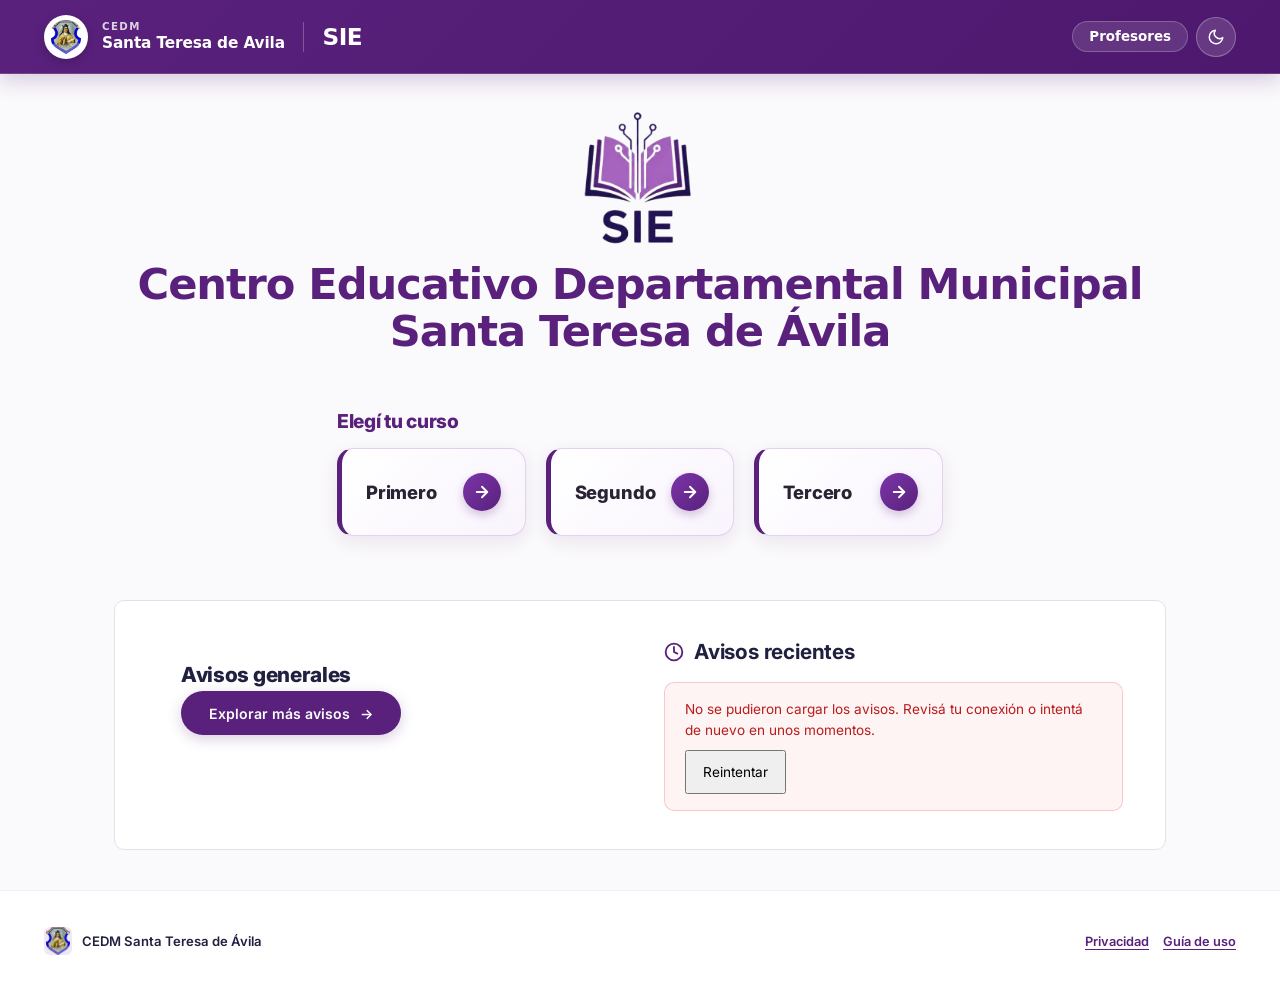
==== commit 82c7b5d9: "Fix course tabs and school acronym" ====
--- a/index.html
+++ b/index.html
@@ -1552,7 +1552,7 @@
       }
     }
   </style>
-  <link rel="stylesheet" href="interfaz.css?v=13">
+  <link rel="stylesheet" href="interfaz.css?v=21">
   <script src="config.js?v=5"></script>
 </head>
 
@@ -1566,7 +1566,7 @@
           <img src="imagenes/insignia.png" alt="Insignia CEDM">
         </div>
         <div class="nav-inst-titles">
-          <div class="nav-inst-sub">CDEM</div>
+          <div class="nav-inst-sub">CEDM</div>
           <div class="nav-inst-main">Santa Teresa de Ávila</div>
         </div>
 
@@ -1668,7 +1668,7 @@
     <!-- Lado Izquierdo: Textos -->
     <div class="hero-left">
 
-      <img src="imagenes/logo.png" alt="Logo SIE" style="display:block; margin:0 auto 16px; width:120px; height:auto;">
+      <img src="imagenes/logo.png" alt="Logo SIE" style="display:block; margin:0 auto 16px; width:120px; height:auto; background:transparent; border:0; padding:0; border-radius:0; box-shadow:none;">
       <h1 class="hero-title"
         style="font-family:'Segoe UI Black','Segoe UI','Arial Black',system-ui,sans-serif; font-weight:900;"><span
           class="t-purple" style="display:block">Centro Educativo Departamental
--- a/interfaz.css
+++ b/interfaz.css
@@ -747,40 +747,12 @@
   animation: none;
 }
 
-.pagina-login #submit-btn {
-  background: var(--sie-purple);
-  box-shadow: none;
-}
-
 .sie-inicio .t-purple {
   color: var(--sie-purple);
 }
 
-.pagina-login .institution-badge {
-  margin: 20px 0 0;
-}
-
 .pagina-login .stage-auth {
   width: 100%;
-}
-
-.pagina-login .auth-card {
-  padding: 28px;
-  border-radius: 12px;
-  box-shadow: none;
-  border: 1px solid var(--sie-line);
-}
-
-.pagina-login .auth-card::before {
-  display: none;
-}
-
-.pagina-login .auth-card-header {
-  margin-bottom: 24px;
-}
-
-.pagina-login .auth-card-header h1 {
-  font-size: 1.6rem;
 }
 
 @media(min-width:768px) {
@@ -1610,40 +1582,28 @@
   color: #fde047;
 }
 
-/* ── Disposición de Login con barra superior institucional ── */
-body.pagina-login {
-  display: flex;
-  flex-direction: column;
-  min-height: 100vh;
-  min-height: 100dvh;
-  overflow-x: hidden;
-}
-
-body.pagina-login .portal-wrapper {
-  flex: 1;
-  min-height: 0;
-  width: 100%;
-  display: flex;
-  flex-direction: column;
-  justify-content: center;
-  align-items: center;
-  padding: 32px 20px 44px;
-}
-
-body.pagina-login .portal-stage {
-  width: 100%;
-  max-width: 450px;
-  margin: 0 auto;
-}
-
-body.pagina-login .auth-card {
-  width: 100%;
-  padding: 32px 28px;
-  border-radius: 16px;
-}
-
-/* ── Adaptación a tabletas y móviles (sin desbordamiento horizontal) ── */
+.btn-logout[hidden],
+body.pagina-login .btn-logout[hidden],
+body.pagina-profesores .btn-logout[hidden] {
+  display: none !important;
+}
+
+/* En PC el contenedor inferior de cerrar sesión y el botón Menú móvil permanecen ocultos */
+.mobile-logout-bottom {
+  display: none;
+}
+
+@media (min-width: 768px) {
+
+  body.pagina-profesores #docente-menu,
+  body.pagina-profesores .mobile-logout-bottom {
+    display: none !important;
+  }
+}
+
+/* ── Adaptación de la barra superior a tabletas y móviles (sin alterar el formulario de login) ── */
 @media (max-width: 980px) {
+
   nav.sie-navbar,
   body.pagina-login nav.sie-navbar,
   body.pagina-profesores .profesores-header .header-inner {
@@ -1655,33 +1615,178 @@
   }
 }
 
+/* En dispositivos móviles (<= 767px):
+   - Botón de menú ("☰") solo con las tres rayas en la esquina superior izquierda
+   - Botón "Inicio" más pequeño y ubicado a la derecha junto al selector de tema
+   - Botón "Cerrar sesión" del mismo tamaño compacto que "Inicio" en la esquina inferior izquierda */
+@media (max-width: 767px) {
+  body.pagina-profesores .profesores-header .header-inner {
+    padding: 8px 10px !important;
+    gap: 6px;
+    flex-wrap: nowrap;
+    align-items: center;
+    justify-content: space-between;
+  }
+
+  body.pagina-profesores .header-left {
+    width: auto;
+    flex: 1 1 auto;
+    min-width: 0;
+    gap: 6px !important;
+    justify-content: flex-start;
+  }
+
+  body.pagina-profesores #docente-menu {
+    width: 34px;
+    height: 34px;
+    min-width: 34px;
+    min-height: 34px;
+    padding: 0 !important;
+    font-size: 1.05rem !important;
+    line-height: 1;
+    border-radius: 999px;
+    flex-shrink: 0;
+  }
+
+  body.pagina-profesores .header-institution {
+    width: auto;
+    flex: 1 1 auto;
+    min-width: 0;
+    gap: 6px !important;
+  }
+
+  body.pagina-profesores .header-crest {
+    width: 32px !important;
+    height: 32px !important;
+  }
+
+  body.pagina-profesores .header-titles {
+    flex: 1 1 auto;
+    min-width: 0;
+  }
+
+  body.pagina-profesores .inst-subtitle {
+    font-size: 0.52rem !important;
+    letter-spacing: 0.08em !important;
+  }
+
+  body.pagina-profesores .inst-title {
+    font-size: 0.76rem !important;
+  }
+
+  body.pagina-profesores .nav-brand-divider {
+    height: 20px;
+    margin: 0 1px;
+  }
+
+  body.pagina-profesores .nav-sie-acronym {
+    font-size: 1.02rem;
+  }
+
+  body.pagina-profesores .header-right {
+    width: auto;
+    flex: 0 0 auto;
+    display: flex;
+    align-items: center;
+    justify-content: flex-end;
+    gap: 5px !important;
+    flex-wrap: nowrap;
+  }
+
+  body.pagina-profesores .header-right #btn-logout {
+    display: none !important;
+  }
+
+  body.pagina-profesores .header-right .nav-header-btn {
+    flex: 0 0 auto !important;
+    width: auto !important;
+    min-height: 32px !important;
+    padding: 5px 12px !important;
+    font-size: 0.74rem !important;
+    justify-content: center;
+  }
+
+  body.pagina-profesores .header-right .theme-toggle-btn {
+    width: 32px;
+    height: 32px;
+    min-width: 32px;
+    min-height: 32px;
+  }
+
+  body.pagina-profesores #docente-nav.abierto {
+    top: 62px;
+  }
+
+  body.pagina-profesores .mobile-logout-bottom {
+    display: flex;
+    justify-content: flex-start;
+    width: 100%;
+    margin-top: 24px;
+    padding-top: 16px;
+    border-top: 1px solid var(--sie-line);
+  }
+
+  body.pagina-profesores .btn-logout-mobile-bottom {
+    width: auto !important;
+    flex: 0 0 auto !important;
+    min-height: 34px !important;
+    padding: 6px 14px !important;
+    font-size: 0.75rem !important;
+    background: #ffffff !important;
+    border: 1.5px solid rgba(89, 33, 124, 0.28) !important;
+    color: #59217C !important;
+    box-shadow: 0 2px 10px rgba(89, 33, 124, 0.10) !important;
+  }
+
+  body.pagina-profesores .btn-logout-mobile-bottom svg {
+    width: 14px;
+    height: 14px;
+  }
+
+  body.pagina-profesores .btn-logout-mobile-bottom:hover,
+  body.pagina-profesores .btn-logout-mobile-bottom:focus-visible {
+    background: #f3e8ff !important;
+    border-color: #7e22ce !important;
+    color: #3b0f54 !important;
+  }
+
+  html[data-theme="dark"] body.pagina-profesores .btn-logout-mobile-bottom {
+    background: linear-gradient(135deg, #7e22ce 0%, #6b21a8 100%) !important;
+    border: 1.5px solid rgba(233, 213, 255, 0.58) !important;
+    color: #ffffff !important;
+    box-shadow: 0 3px 12px rgba(0, 0, 0, 0.35) !important;
+  }
+
+  html[data-theme="dark"] body.pagina-profesores .btn-logout-mobile-bottom:hover,
+  html[data-theme="dark"] body.pagina-profesores .btn-logout-mobile-bottom:focus-visible {
+    background: linear-gradient(135deg, #9333ea 0%, #7e22ce 100%) !important;
+    border-color: #f3e8ff !important;
+    color: #ffffff !important;
+  }
+}
+
 @media (max-width: 720px) {
+
   nav.sie-navbar,
-  body.pagina-login nav.sie-navbar,
-  body.pagina-profesores .profesores-header .header-inner {
+  body.pagina-login nav.sie-navbar {
     padding: 10px 16px !important;
     gap: 10px;
   }
 
-  .nav-left,
-  body.pagina-profesores .header-left,
-  body.pagina-profesores .header-institution {
+  .nav-left {
     gap: 10px;
   }
 
-  .nav-crest-wrap,
-  body.pagina-profesores .header-crest {
+  .nav-crest-wrap {
     width: 38px;
     height: 38px;
   }
 
-  .nav-inst-sub,
-  body.pagina-profesores .inst-subtitle {
+  .nav-inst-sub {
     font-size: 0.58rem !important;
   }
 
-  .nav-inst-main,
-  body.pagina-profesores .inst-title {
+  .nav-inst-main {
     font-size: 0.86rem !important;
   }
 
@@ -1694,22 +1799,17 @@
     font-size: 1.2rem;
   }
 
-  .nav-header-actions,
-  body.pagina-profesores .header-right {
+  .nav-header-actions {
     gap: 8px;
   }
 
-  .nav-header-btn,
-  .btn-logout,
-  body.pagina-profesores .btn-logout,
-  body.pagina-login .btn-logout,
-  body.pagina-profesores #docente-menu {
+  body.pagina-login .nav-header-btn,
+  body.pagina-login .btn-logout {
     min-height: 40px;
     padding: 7px 14px !important;
     font-size: 0.78rem !important;
   }
 
-  .theme-toggle-btn,
   .nav-mobile-actions .theme-toggle-btn {
     width: 38px;
     height: 38px;
@@ -1717,53 +1817,34 @@
     min-height: 38px;
     padding: 0;
   }
-
-  body.pagina-login .portal-wrapper {
-    justify-content: flex-start;
-    padding: 24px 16px 36px;
-  }
-
-  body.pagina-login .auth-card {
-    padding: 26px 20px;
-  }
-}
-
-/* Pantallas estrechas (móviles <= 560px): la barra reorganiza sus elementos sin desbordar */
+}
+
+/* Pantallas estrechas en login (móviles <= 560px) */
 @media (max-width: 560px) {
-  body.pagina-login nav.sie-navbar,
-  body.pagina-profesores .profesores-header .header-inner {
+
+  body.pagina-login nav.sie-navbar {
     padding: 10px 14px !important;
     gap: 10px;
   }
 
-  body.pagina-login .nav-left,
-  body.pagina-profesores .header-left {
+  body.pagina-login .nav-left {
     width: 100%;
     justify-content: flex-start;
   }
 
-  body.pagina-profesores .header-institution {
+  body.pagina-login .nav-inst-titles {
     flex: 1 1 auto;
     min-width: 0;
   }
 
-  body.pagina-login .nav-inst-titles,
-  body.pagina-profesores .header-titles {
-    flex: 1 1 auto;
-    min-width: 0;
-  }
-
-  body.pagina-login .nav-header-actions,
-  body.pagina-profesores .header-right {
+  body.pagina-login .nav-header-actions {
     width: 100%;
     justify-content: space-between;
     gap: 8px;
   }
 
   body.pagina-login .nav-header-actions .nav-header-btn,
-  body.pagina-login .nav-header-actions .btn-logout,
-  body.pagina-profesores .header-right .nav-header-btn,
-  body.pagina-profesores .header-right .btn-logout {
+  body.pagina-login .nav-header-actions .btn-logout {
     flex: 1 1 auto;
     min-height: 40px;
     justify-content: center;
@@ -1771,6 +1852,7 @@
 }
 
 @media (max-width: 420px) {
+
   .sie-inicio nav.sie-navbar,
   .sie-curso nav.sie-navbar {
     height: auto !important;
@@ -1798,18 +1880,6 @@
     min-width: 36px;
     min-height: 36px;
     padding: 0;
-  }
-
-  body.pagina-login .portal-wrapper {
-    padding: 18px 12px 28px;
-  }
-
-  body.pagina-login .auth-card {
-    padding: 22px 16px;
-  }
-
-  body.pagina-login .auth-card-header h1 {
-    font-size: 1.4rem;
   }
 }
 
@@ -1872,16 +1942,21 @@
 }
 
 /* Hero y logo SIE en Modo Oscuro */
+html[data-theme="dark"] .sie-inicio .hero-title,
 html[data-theme="dark"] .sie-inicio .t-purple,
 html[data-theme="dark"] .hero-title .t-purple {
-  color: #d8b4fe !important;
-}
-
+  color: #ffffff !important;
+}
+
+.sie-inicio .hero-left>img,
+html[data-theme="dark"] .sie-inicio .hero-left>img,
 html[data-theme="dark"] .hero-left>img {
-  background: radial-gradient(circle, rgba(255, 255, 255, 0.94) 0%, rgba(243, 232, 255, 0.88) 72%, rgba(243, 232, 255, 0) 100%);
-  padding: 10px 16px;
-  border-radius: 22px;
-  box-shadow: 0 6px 22px rgba(0, 0, 0, 0.35);
+  background: none !important;
+  background-color: transparent !important;
+  border: 0 !important;
+  padding: 0 !important;
+  border-radius: 0 !important;
+  box-shadow: none !important;
 }
 
 /* Sección "Elegí tu curso" y tarjetas en Modo Oscuro */
@@ -2315,10 +2390,17 @@
 html[data-theme="dark"] .roles-cuenta,
 html[data-theme="dark"] body.pagina-profesores .aviso-activo-card,
 html[data-theme="dark"] body.pagina-profesores .selected-file-chip,
-html[data-theme="dark"] body.pagina-profesores #lista-avisos > div {
+html[data-theme="dark"] body.pagina-profesores #lista-avisos>div,
+html[data-theme="dark"] body.pagina-profesores #lista-tareas-activas>div {
   background: #231b32 !important;
   border-color: #382b4c !important;
   color: #f3eef8 !important;
+}
+
+html[data-theme="dark"] body.pagina-profesores #lista-avisos>div:hover,
+html[data-theme="dark"] body.pagina-profesores #lista-tareas-activas>div:hover {
+  background: #2a203b !important;
+  border-color: #6b21a8 !important;
 }
 
 html[data-theme="dark"] body.pagina-profesores #lista-avisos span,
@@ -2336,13 +2418,154 @@
   color: #b8acc7 !important;
 }
 
+/* Botones Actualizar lista y Retirar (Modo Claro y Modo Oscuro en la paleta morada del SIE) */
+body.pagina-profesores #actualizar-tareas-activas,
+body.pagina-profesores #roles-actualizar {
+  display: inline-flex;
+  align-items: center;
+  justify-content: center;
+  gap: 8px;
+  min-height: 38px;
+  padding: 8px 18px;
+  margin-bottom: 14px;
+  border-radius: 999px;
+  background: #59217C;
+  border: 1.5px solid #59217C;
+  color: #ffffff;
+  font-family: 'Segoe UI Black', 'Segoe UI', 'Arial Black', system-ui, sans-serif;
+  font-size: 0.80rem;
+  font-weight: 900;
+  cursor: pointer;
+  box-shadow: 0 3px 10px rgba(89, 33, 124, 0.18);
+  transition: all 0.2s ease;
+}
+
+body.pagina-profesores #actualizar-tareas-activas:hover:not(:disabled),
+body.pagina-profesores #roles-actualizar:hover:not(:disabled) {
+  background: #4D186E;
+  border-color: #4D186E;
+  color: #ffffff;
+  transform: translateY(-1px);
+  box-shadow: 0 5px 14px rgba(89, 33, 124, 0.26);
+}
+
+body.pagina-profesores #actualizar-tareas-activas:focus-visible,
+body.pagina-profesores #roles-actualizar:focus-visible {
+  background: #4D186E;
+  border-color: #4D186E;
+  color: #ffffff;
+  outline: 3px solid rgba(166, 100, 190, 0.45) !important;
+  outline-offset: 2px;
+}
+
+body.pagina-profesores #actualizar-tareas-activas:active:not(:disabled),
+body.pagina-profesores #roles-actualizar:active:not(:disabled) {
+  background: #3d1259;
+  border-color: #3d1259;
+  color: #ffffff;
+  transform: translateY(0) scale(0.97);
+}
+
+body.pagina-profesores #lista-avisos>div,
+body.pagina-profesores #lista-tareas-activas>div {
+  display: flex;
+  align-items: center;
+  justify-content: space-between;
+  gap: 12px;
+  padding: 10px 14px;
+  margin: 6px 0;
+  background: #F8F5FC;
+  border: 1px solid rgba(89, 33, 124, 0.14);
+  border-radius: 10px;
+  transition: all 0.2s ease;
+}
+
+body.pagina-profesores #lista-avisos>div:hover,
+body.pagina-profesores #lista-tareas-activas>div:hover {
+  background: #ffffff;
+  border-color: rgba(166, 100, 190, 0.38);
+  box-shadow: 0 3px 10px rgba(89, 33, 124, 0.06);
+}
+
+body.pagina-profesores #lista-avisos button,
+body.pagina-profesores #lista-tareas-activas button {
+  display: inline-flex;
+  align-items: center;
+  justify-content: center;
+  min-height: 34px;
+  padding: 6px 14px;
+  border-radius: 999px;
+  background: #F0E8F6;
+  border: 1.5px solid rgba(89, 33, 124, 0.28);
+  color: #59217C;
+  font-family: 'Segoe UI Black', 'Segoe UI', 'Arial Black', system-ui, sans-serif;
+  font-size: 0.76rem;
+  font-weight: 900;
+  cursor: pointer;
+  flex-shrink: 0;
+  transition: all 0.2s ease;
+}
+
+body.pagina-profesores #lista-avisos button:hover:not(:disabled),
+body.pagina-profesores #lista-tareas-activas button:hover:not(:disabled) {
+  background: #59217C;
+  border-color: #59217C;
+  color: #ffffff;
+  transform: translateY(-1px);
+  box-shadow: 0 3px 10px rgba(89, 33, 124, 0.22);
+}
+
+body.pagina-profesores #lista-avisos button:focus-visible,
+body.pagina-profesores #lista-tareas-activas button:focus-visible {
+  outline: 3px solid #d8b4fe !important;
+  outline-offset: 2px;
+}
+
+body.pagina-profesores #lista-avisos button:active:not(:disabled),
+body.pagina-profesores #lista-tareas-activas button:active:not(:disabled) {
+  transform: translateY(0) scale(0.97);
+}
+
 html[data-theme="dark"] body.pagina-profesores #actualizar-tareas-activas,
-html[data-theme="dark"] #roles-actualizar {
+html[data-theme="dark"] body.pagina-profesores #roles-actualizar {
+  background: #59217C !important;
+  border: 1.5px solid rgba(166, 100, 190, 0.55) !important;
+  color: #ffffff !important;
+  border-radius: 999px;
+  box-shadow: 0 3px 12px rgba(0, 0, 0, 0.35) !important;
+}
+
+html[data-theme="dark"] body.pagina-profesores #actualizar-tareas-activas:hover:not(:disabled),
+html[data-theme="dark"] body.pagina-profesores #roles-actualizar:hover:not(:disabled),
+html[data-theme="dark"] body.pagina-profesores #actualizar-tareas-activas:focus-visible,
+html[data-theme="dark"] body.pagina-profesores #roles-actualizar:focus-visible {
+  background: #6c2a94 !important;
+  border-color: #A664BE !important;
+  color: #ffffff !important;
+}
+
+html[data-theme="dark"] body.pagina-profesores #actualizar-tareas-activas:active:not(:disabled),
+html[data-theme="dark"] body.pagina-profesores #roles-actualizar:active:not(:disabled) {
+  background: #4D186E !important;
+  border-color: #A664BE !important;
+  color: #ffffff !important;
+}
+
+html[data-theme="dark"] body.pagina-profesores #lista-avisos button,
+html[data-theme="dark"] body.pagina-profesores #lista-tareas-activas button {
   background: #2a203b !important;
-  border: 1px solid #4b3869 !important;
+  border: 1.5px solid rgba(166, 100, 190, 0.45) !important;
   color: #e9d5ff !important;
-  border-radius: 8px;
-  padding: 8px 14px;
+}
+
+html[data-theme="dark"] body.pagina-profesores #lista-avisos button:hover:not(:disabled),
+html[data-theme="dark"] body.pagina-profesores #lista-tareas-activas button:hover:not(:disabled),
+html[data-theme="dark"] body.pagina-profesores #lista-avisos button:focus-visible,
+html[data-theme="dark"] body.pagina-profesores #lista-tareas-activas button:focus-visible {
+  background: #59217C !important;
+  border-color: #A664BE !important;
+  color: #ffffff !important;
+  box-shadow: 0 3px 12px rgba(89, 33, 124, 0.4) !important;
 }
 
 html[data-theme="dark"] #docente-nav.abierto {
